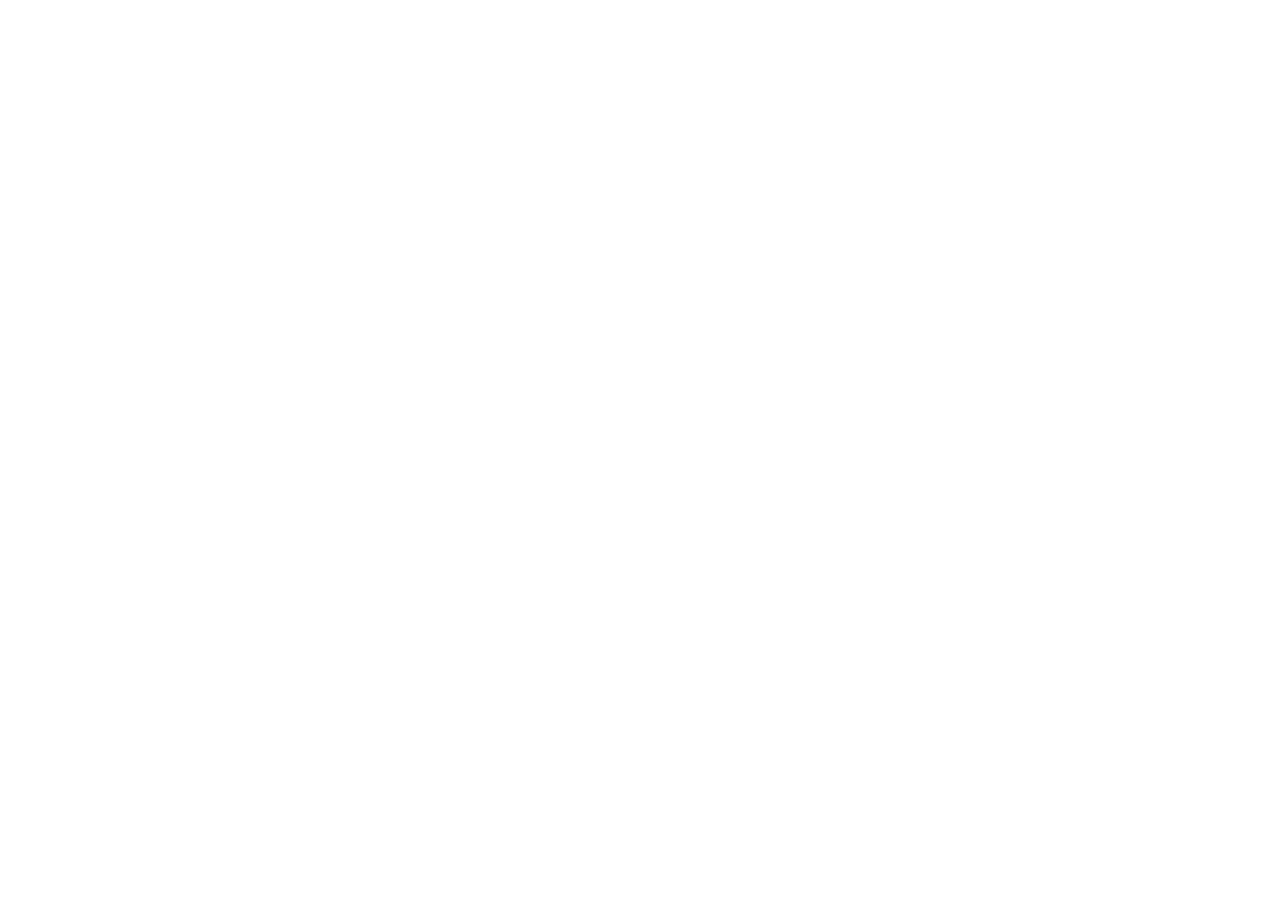
==== index.html @ acdc9d7d "init project" ====
<!DOCTYPE html>
<html lang="en" >
<head >
  <meta charset="UTF-8" >
  <meta name="viewport" content="width=device-width, initial-scale=1.0" >
  <meta http-equiv="X-UA-Compatible" content="ie=edge" >
  <title >Title</title >
</head >
<body >

</body >
</html >
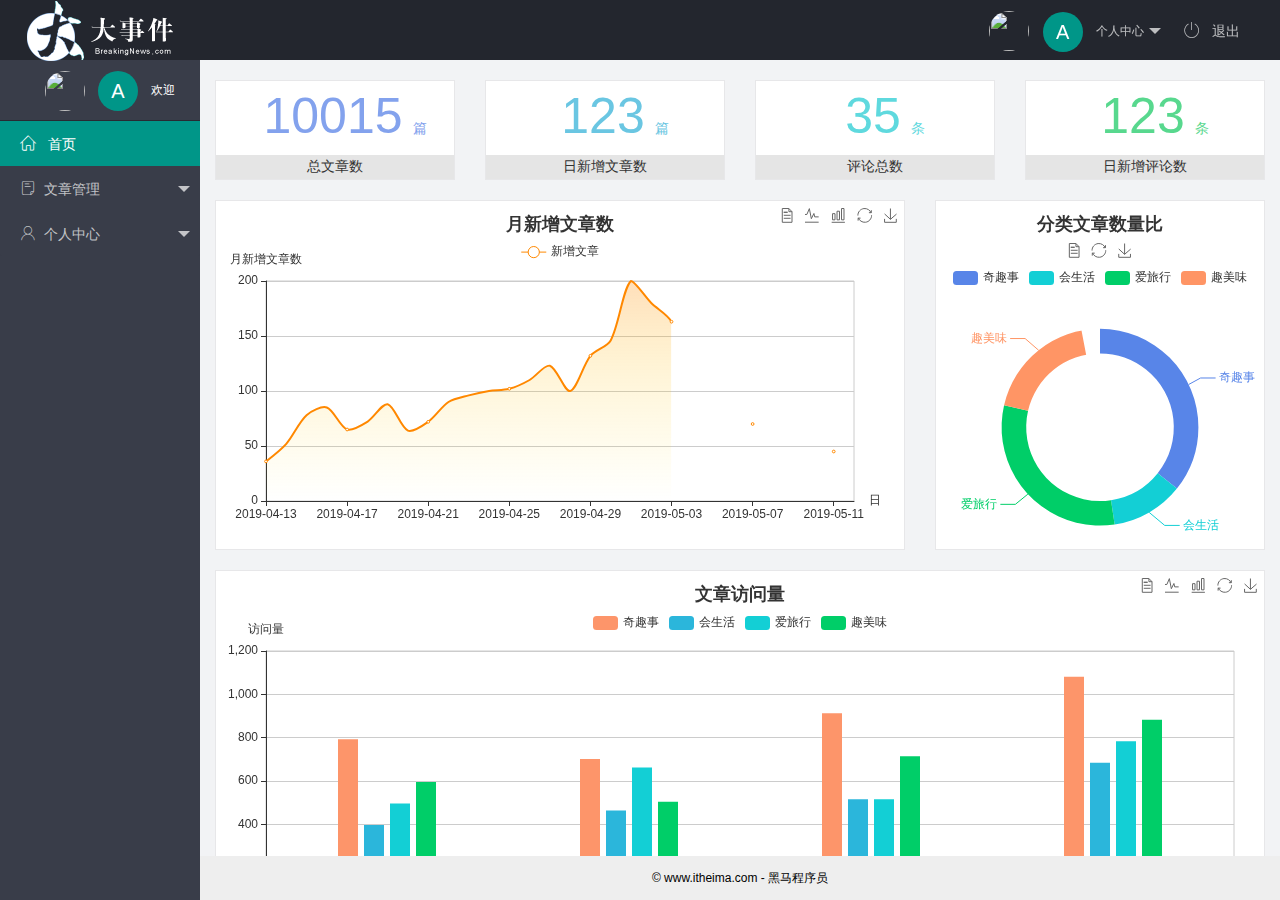
==== commit cef97bd1: "完成了主页的开发" ====
--- a/index.html
+++ b/index.html
@@ -4,9 +4,129 @@
   <meta charset="UTF-8" >
   <meta name="viewport" content="width=device-width, initial-scale=1.0" >
   <meta http-equiv="X-UA-Compatible" content="ie=edge" >
-  <title >Title</title >
+  <title >大事件-后台首页</title >
+  <!-- 导入 layui 的样式表 -->
+  <link rel="stylesheet" href="assets/lib/layui/css/layui.css" >
+  <!-- 导入 iconfont 第三方图标 -->
+  <link rel="stylesheet" href="assets/fonts/iconfont.css" >
+  <!-- 导入自己的样式表 -->
+  <link rel="stylesheet" href="assets/css/index.css" >
 </head >
-<body >
+<body class="layui-layout-body" >
+<div class="layui-layout layui-layout-admin" >
+  <div class="layui-header" >
+    <div class="layui-logo" >
+      <img src="assets/images/logo.png" alt="" >
+    </div >
+    <!-- 头部区域（可配合layui已有的水平导航） -->
+    <ul class="layui-nav layui-layout-right" >
+      <li class="layui-nav-item" >
+        <a href="javascript:;" class="userinfo" >
+          <img src="http://t.cn/RCzsdCq" class="layui-nav-img" >
+          <span class="text-avatar" >A</span >
+          个人中心
+        </a >
+        <dl class="layui-nav-child" >
+          <dd ><a href="" >基本资料</a ></dd >
+          <dd ><a href="" >更换头像</a ></dd >
+          <dd ><a href="" >重置密码</a ></dd >
+        </dl >
+      </li >
+      <li class="layui-nav-item" >
+        <a href="javascript:;" id="btnLogout" >
+          <span class="iconfont icon-tuichu" ></span >
+          退出
+        </a >
+      </li >
+    </ul >
+  </div >
 
+  <div class="layui-side layui-bg-black" >
+    <div class="layui-side-scroll" >
+      <div class="userinfo" >
+        <img src="http://t.cn/RCzsdCq" class="layui-nav-img" >
+        <span class="text-avatar" >A</span >
+        <span id="welcome" >欢迎</span >
+      </div >
+      <!-- 左侧导航区域（可配合layui已有的垂直导航） -->
+      <ul class="layui-nav layui-nav-tree" lay-shrink="all" >
+        <li class="layui-nav-item layui-this" >
+          <a href="home/dashboard.html" target="fm" >
+            <span class="iconfont icon-home" ></span >
+            首页
+          </a >
+        </li >
+        <li class="layui-nav-item" >
+          <a class="" href="javascript:;" >
+            <span class="iconfont icon-16" ></span >文章管理</a >
+          <dl class="layui-nav-child" >
+            <dd >
+              <a href="javascript:;" >
+                <i class="layui-icon layui-icon-app" ></i >
+                文章类别
+              </a >
+            </dd >
+            <dd >
+              <a href="javascript:;" >
+                <i class="layui-icon layui-icon-app" ></i >
+                文章列表
+              </a >
+            </dd >
+            <dd >
+              <a href="javascript:;" >
+                <i class="layui-icon layui-icon-app" ></i >
+                发表文章
+              </a >
+            </dd >
+          </dl >
+        </li >
+        <li class="layui-nav-item" >
+          <a href="javascript:;" >
+            <span class="iconfont icon-user" ></span >个人中心</a >
+          <dl class="layui-nav-child" >
+            <dd >
+              <a href="javascript:;" >
+                <i class="layui-icon layui-icon-app" ></i >
+                基本资料
+              </a >
+            </dd >
+            <dd >
+              <a href="javascript:;" >
+                <i class="layui-icon layui-icon-app" ></i >
+                更换头像
+              </a >
+            </dd >
+            <dd >
+              <a href="javascript:;" >
+                <i class="layui-icon layui-icon-app" ></i >
+                重置密码
+              </a >
+            </dd >
+          </dl >
+        </li >
+      </ul >
+    </div >
+  </div >
+
+  <div class="layui-body" >
+    <!-- 内容主体区域 -->
+    <iframe name="fm" src="home/dashboard.html" frameborder="0" ></iframe >
+  </div >
+
+  <div class="layui-footer" >
+    <!-- 底部固定区域 -->
+    © www.itheima.com - 黑马程序员
+  </div >
+</div >
+
+<!-- 导入 layui 的js文件 -->
+<script src="assets/lib/layui/layui.all.js" ></script >
+<!-- 导入 jQuery -->
+<script src="assets/lib/jquery.js" ></script >
+<!-- 导入自己封装的 baseAPI.js -->
+<script src="assets/js/baseAPI.js" ></script >
+<!-- 导入自己的 js文件-->
+<script src="assets/js/index.js" ></script >
 </body >
+
 </html >--- a/assets/lib/layui/css/layui.css
+++ b/assets/lib/layui/css/layui.css
@@ -0,0 +1,2 @@
+/** layui-v2.5.5 MIT License By https://www.layui.com */
+ .layui-inline,img{display:inline-block;vertical-align:middle}h1,h2,h3,h4,h5,h6{font-weight:400}.layui-edge,.layui-header,.layui-inline,.layui-main{position:relative}.layui-body,.layui-edge,.layui-elip{overflow:hidden}.layui-btn,.layui-edge,.layui-inline,img{vertical-align:middle}.layui-btn,.layui-disabled,.layui-icon,.layui-unselect{-moz-user-select:none;-webkit-user-select:none;-ms-user-select:none}.layui-elip,.layui-form-checkbox span,.layui-form-pane .layui-form-label{text-overflow:ellipsis;white-space:nowrap}.layui-breadcrumb,.layui-tree-btnGroup{visibility:hidden}blockquote,body,button,dd,div,dl,dt,form,h1,h2,h3,h4,h5,h6,input,li,ol,p,pre,td,textarea,th,ul{margin:0;padding:0;-webkit-tap-highlight-color:rgba(0,0,0,0)}a:active,a:hover{outline:0}img{border:none}li{list-style:none}table{border-collapse:collapse;border-spacing:0}h4,h5,h6{font-size:100%}button,input,optgroup,option,select,textarea{font-family:inherit;font-size:inherit;font-style:inherit;font-weight:inherit;outline:0}pre{white-space:pre-wrap;white-space:-moz-pre-wrap;white-space:-pre-wrap;white-space:-o-pre-wrap;word-wrap:break-word}body{line-height:24px;font:14px Helvetica Neue,Helvetica,PingFang SC,Tahoma,Arial,sans-serif}hr{height:1px;margin:10px 0;border:0;clear:both}a{color:#333;text-decoration:none}a:hover{color:#777}a cite{font-style:normal;*cursor:pointer}.layui-border-box,.layui-border-box *{box-sizing:border-box}.layui-box,.layui-box *{box-sizing:content-box}.layui-clear{clear:both;*zoom:1}.layui-clear:after{content:'\20';clear:both;*zoom:1;display:block;height:0}.layui-inline{*display:inline;*zoom:1}.layui-edge{display:inline-block;width:0;height:0;border-width:6px;border-style:dashed;border-color:transparent}.layui-edge-top{top:-4px;border-bottom-color:#999;border-bottom-style:solid}.layui-edge-right{border-left-color:#999;border-left-style:solid}.layui-edge-bottom{top:2px;border-top-color:#999;border-top-style:solid}.layui-edge-left{border-right-color:#999;border-right-style:solid}.layui-disabled,.layui-disabled:hover{color:#d2d2d2!important;cursor:not-allowed!important}.layui-circle{border-radius:100%}.layui-show{display:block!important}.layui-hide{display:none!important}@font-face{font-family:layui-icon;src:url(../font/iconfont.eot?v=250);src:url(../font/iconfont.eot?v=250#iefix) format('embedded-opentype'),url(../font/iconfont.woff2?v=250) format('woff2'),url(../font/iconfont.woff?v=250) format('woff'),url(../font/iconfont.ttf?v=250) format('truetype'),url(../font/iconfont.svg?v=250#layui-icon) format('svg')}.layui-icon{font-family:layui-icon!important;font-size:16px;font-style:normal;-webkit-font-smoothing:antialiased;-moz-osx-font-smoothing:grayscale}.layui-icon-reply-fill:before{content:"\e611"}.layui-icon-set-fill:before{content:"\e614"}.layui-icon-menu-fill:before{content:"\e60f"}.layui-icon-search:before{content:"\e615"}.layui-icon-share:before{content:"\e641"}.layui-icon-set-sm:before{content:"\e620"}.layui-icon-engine:before{content:"\e628"}.layui-icon-close:before{content:"\1006"}.layui-icon-close-fill:before{content:"\1007"}.layui-icon-chart-screen:before{content:"\e629"}.layui-icon-star:before{content:"\e600"}.layui-icon-circle-dot:before{content:"\e617"}.layui-icon-chat:before{content:"\e606"}.layui-icon-release:before{content:"\e609"}.layui-icon-list:before{content:"\e60a"}.layui-icon-chart:before{content:"\e62c"}.layui-icon-ok-circle:before{content:"\1005"}.layui-icon-layim-theme:before{content:"\e61b"}.layui-icon-table:before{content:"\e62d"}.layui-icon-right:before{content:"\e602"}.layui-icon-left:before{content:"\e603"}.layui-icon-cart-simple:before{content:"\e698"}.layui-icon-face-cry:before{content:"\e69c"}.layui-icon-face-smile:before{content:"\e6af"}.layui-icon-survey:before{content:"\e6b2"}.layui-icon-tree:before{content:"\e62e"}.layui-icon-upload-circle:before{content:"\e62f"}.layui-icon-add-circle:before{content:"\e61f"}.layui-icon-download-circle:before{content:"\e601"}.layui-icon-templeate-1:before{content:"\e630"}.layui-icon-util:before{content:"\e631"}.layui-icon-face-surprised:before{content:"\e664"}.layui-icon-edit:before{content:"\e642"}.layui-icon-speaker:before{content:"\e645"}.layui-icon-down:before{content:"\e61a"}.layui-icon-file:before{content:"\e621"}.layui-icon-layouts:before{content:"\e632"}.layui-icon-rate-half:before{content:"\e6c9"}.layui-icon-add-circle-fine:before{content:"\e608"}.layui-icon-prev-circle:before{content:"\e633"}.layui-icon-read:before{content:"\e705"}.layui-icon-404:before{content:"\e61c"}.layui-icon-carousel:before{content:"\e634"}.layui-icon-help:before{content:"\e607"}.layui-icon-code-circle:before{content:"\e635"}.layui-icon-water:before{content:"\e636"}.layui-icon-username:before{content:"\e66f"}.layui-icon-find-fill:before{content:"\e670"}.layui-icon-about:before{content:"\e60b"}.layui-icon-location:before{content:"\e715"}.layui-icon-up:before{content:"\e619"}.layui-icon-pause:before{content:"\e651"}.layui-icon-date:before{content:"\e637"}.layui-icon-layim-uploadfile:before{content:"\e61d"}.layui-icon-delete:before{content:"\e640"}.layui-icon-play:before{content:"\e652"}.layui-icon-top:before{content:"\e604"}.layui-icon-friends:before{content:"\e612"}.layui-icon-refresh-3:before{content:"\e9aa"}.layui-icon-ok:before{content:"\e605"}.layui-icon-layer:before{content:"\e638"}.layui-icon-face-smile-fine:before{content:"\e60c"}.layui-icon-dollar:before{content:"\e659"}.layui-icon-group:before{content:"\e613"}.layui-icon-layim-download:before{content:"\e61e"}.layui-icon-picture-fine:before{content:"\e60d"}.layui-icon-link:before{content:"\e64c"}.layui-icon-diamond:before{content:"\e735"}.layui-icon-log:before{content:"\e60e"}.layui-icon-rate-solid:before{content:"\e67a"}.layui-icon-fonts-del:before{content:"\e64f"}.layui-icon-unlink:before{content:"\e64d"}.layui-icon-fonts-clear:before{content:"\e639"}.layui-icon-triangle-r:before{content:"\e623"}.layui-icon-circle:before{content:"\e63f"}.layui-icon-radio:before{content:"\e643"}.layui-icon-align-center:before{content:"\e647"}.layui-icon-align-right:before{content:"\e648"}.layui-icon-align-left:before{content:"\e649"}.layui-icon-loading-1:before{content:"\e63e"}.layui-icon-return:before{content:"\e65c"}.layui-icon-fonts-strong:before{content:"\e62b"}.layui-icon-upload:before{content:"\e67c"}.layui-icon-dialogue:before{content:"\e63a"}.layui-icon-video:before{content:"\e6ed"}.layui-icon-headset:before{content:"\e6fc"}.layui-icon-cellphone-fine:before{content:"\e63b"}.layui-icon-add-1:before{content:"\e654"}.layui-icon-face-smile-b:before{content:"\e650"}.layui-icon-fonts-html:before{content:"\e64b"}.layui-icon-form:before{content:"\e63c"}.layui-icon-cart:before{content:"\e657"}.layui-icon-camera-fill:before{content:"\e65d"}.layui-icon-tabs:before{content:"\e62a"}.layui-icon-fonts-code:before{content:"\e64e"}.layui-icon-fire:before{content:"\e756"}.layui-icon-set:before{content:"\e716"}.layui-icon-fonts-u:before{content:"\e646"}.layui-icon-triangle-d:before{content:"\e625"}.layui-icon-tips:before{content:"\e702"}.layui-icon-picture:before{content:"\e64a"}.layui-icon-more-vertical:before{content:"\e671"}.layui-icon-flag:before{content:"\e66c"}.layui-icon-loading:before{content:"\e63d"}.layui-icon-fonts-i:before{content:"\e644"}.layui-icon-refresh-1:before{content:"\e666"}.layui-icon-rmb:before{content:"\e65e"}.layui-icon-home:before{content:"\e68e"}.layui-icon-user:before{content:"\e770"}.layui-icon-notice:before{content:"\e667"}.layui-icon-login-weibo:before{content:"\e675"}.layui-icon-voice:before{content:"\e688"}.layui-icon-upload-drag:before{content:"\e681"}.layui-icon-login-qq:before{content:"\e676"}.layui-icon-snowflake:before{content:"\e6b1"}.layui-icon-file-b:before{content:"\e655"}.layui-icon-template:before{content:"\e663"}.layui-icon-auz:before{content:"\e672"}.layui-icon-console:before{content:"\e665"}.layui-icon-app:before{content:"\e653"}.layui-icon-prev:before{content:"\e65a"}.layui-icon-website:before{content:"\e7ae"}.layui-icon-next:before{content:"\e65b"}.layui-icon-component:before{content:"\e857"}.layui-icon-more:before{content:"\e65f"}.layui-icon-login-wechat:before{content:"\e677"}.layui-icon-shrink-right:before{content:"\e668"}.layui-icon-spread-left:before{content:"\e66b"}.layui-icon-camera:before{content:"\e660"}.layui-icon-note:before{content:"\e66e"}.layui-icon-refresh:before{content:"\e669"}.layui-icon-female:before{content:"\e661"}.layui-icon-male:before{content:"\e662"}.layui-icon-password:before{content:"\e673"}.layui-icon-senior:before{content:"\e674"}.layui-icon-theme:before{content:"\e66a"}.layui-icon-tread:before{content:"\e6c5"}.layui-icon-praise:before{content:"\e6c6"}.layui-icon-star-fill:before{content:"\e658"}.layui-icon-rate:before{content:"\e67b"}.layui-icon-template-1:before{content:"\e656"}.layui-icon-vercode:before{content:"\e679"}.layui-icon-cellphone:before{content:"\e678"}.layui-icon-screen-full:before{content:"\e622"}.layui-icon-screen-restore:before{content:"\e758"}.layui-icon-cols:before{content:"\e610"}.layui-icon-export:before{content:"\e67d"}.layui-icon-print:before{content:"\e66d"}.layui-icon-slider:before{content:"\e714"}.layui-icon-addition:before{content:"\e624"}.layui-icon-subtraction:before{content:"\e67e"}.layui-icon-service:before{content:"\e626"}.layui-icon-transfer:before{content:"\e691"}.layui-main{width:1140px;margin:0 auto}.layui-header{z-index:1000;height:60px}.layui-header a:hover{transition:all .5s;-webkit-transition:all .5s}.layui-side{position:fixed;left:0;top:0;bottom:0;z-index:999;width:200px;overflow-x:hidden}.layui-side-scroll{position:relative;width:220px;height:100%;overflow-x:hidden}.layui-body{position:absolute;left:200px;right:0;top:0;bottom:0;z-index:998;width:auto;overflow-y:auto;box-sizing:border-box}.layui-layout-body{overflow:hidden}.layui-layout-admin .layui-header{background-color:#23262E}.layui-layout-admin .layui-side{top:60px;width:200px;overflow-x:hidden}.layui-layout-admin .layui-body{position:fixed;top:60px;bottom:44px}.layui-layout-admin .layui-main{width:auto;margin:0 15px}.layui-layout-admin .layui-footer{position:fixed;left:200px;right:0;bottom:0;height:44px;line-height:44px;padding:0 15px;background-color:#eee}.layui-layout-admin .layui-logo{position:absolute;left:0;top:0;width:200px;height:100%;line-height:60px;text-align:center;color:#009688;font-size:16px}.layui-layout-admin .layui-header .layui-nav{background:0 0}.layui-layout-left{position:absolute!important;left:200px;top:0}.layui-layout-right{position:absolute!important;right:0;top:0}.layui-container{position:relative;margin:0 auto;padding:0 15px;box-sizing:border-box}.layui-fluid{position:relative;margin:0 auto;padding:0 15px}.layui-row:after,.layui-row:before{content:'';display:block;clear:both}.layui-col-lg1,.layui-col-lg10,.layui-col-lg11,.layui-col-lg12,.layui-col-lg2,.layui-col-lg3,.layui-col-lg4,.layui-col-lg5,.layui-col-lg6,.layui-col-lg7,.layui-col-lg8,.layui-col-lg9,.layui-col-md1,.layui-col-md10,.layui-col-md11,.layui-col-md12,.layui-col-md2,.layui-col-md3,.layui-col-md4,.layui-col-md5,.layui-col-md6,.layui-col-md7,.layui-col-md8,.layui-col-md9,.layui-col-sm1,.layui-col-sm10,.layui-col-sm11,.layui-col-sm12,.layui-col-sm2,.layui-col-sm3,.layui-col-sm4,.layui-col-sm5,.layui-col-sm6,.layui-col-sm7,.layui-col-sm8,.layui-col-sm9,.layui-col-xs1,.layui-col-xs10,.layui-col-xs11,.layui-col-xs12,.layui-col-xs2,.layui-col-xs3,.layui-col-xs4,.layui-col-xs5,.layui-col-xs6,.layui-col-xs7,.layui-col-xs8,.layui-col-xs9{position:relative;display:block;box-sizing:border-box}.layui-col-xs1,.layui-col-xs10,.layui-col-xs11,.layui-col-xs12,.layui-col-xs2,.layui-col-xs3,.layui-col-xs4,.layui-col-xs5,.layui-col-xs6,.layui-col-xs7,.layui-col-xs8,.layui-col-xs9{float:left}.layui-col-xs1{width:8.33333333%}.layui-col-xs2{width:16.66666667%}.layui-col-xs3{width:25%}.layui-col-xs4{width:33.33333333%}.layui-col-xs5{width:41.66666667%}.layui-col-xs6{width:50%}.layui-col-xs7{width:58.33333333%}.layui-col-xs8{width:66.66666667%}.layui-col-xs9{width:75%}.layui-col-xs10{width:83.33333333%}.layui-col-xs11{width:91.66666667%}.layui-col-xs12{width:100%}.layui-col-xs-offset1{margin-left:8.33333333%}.layui-col-xs-offset2{margin-left:16.66666667%}.layui-col-xs-offset3{margin-left:25%}.layui-col-xs-offset4{margin-left:33.33333333%}.layui-col-xs-offset5{margin-left:41.66666667%}.layui-col-xs-offset6{margin-left:50%}.layui-col-xs-offset7{margin-left:58.33333333%}.layui-col-xs-offset8{margin-left:66.66666667%}.layui-col-xs-offset9{margin-left:75%}.layui-col-xs-offset10{margin-left:83.33333333%}.layui-col-xs-offset11{margin-left:91.66666667%}.layui-col-xs-offset12{margin-left:100%}@media screen and (max-width:768px){.layui-hide-xs{display:none!important}.layui-show-xs-block{display:block!important}.layui-show-xs-inline{display:inline!important}.layui-show-xs-inline-block{display:inline-block!important}}@media screen and (min-width:768px){.layui-container{width:750px}.layui-hide-sm{display:none!important}.layui-show-sm-block{display:block!important}.layui-show-sm-inline{display:inline!important}.layui-show-sm-inline-block{display:inline-block!important}.layui-col-sm1,.layui-col-sm10,.layui-col-sm11,.layui-col-sm12,.layui-col-sm2,.layui-col-sm3,.layui-col-sm4,.layui-col-sm5,.layui-col-sm6,.layui-col-sm7,.layui-col-sm8,.layui-col-sm9{float:left}.layui-col-sm1{width:8.33333333%}.layui-col-sm2{width:16.66666667%}.layui-col-sm3{width:25%}.layui-col-sm4{width:33.33333333%}.layui-col-sm5{width:41.66666667%}.layui-col-sm6{width:50%}.layui-col-sm7{width:58.33333333%}.layui-col-sm8{width:66.66666667%}.layui-col-sm9{width:75%}.layui-col-sm10{width:83.33333333%}.layui-col-sm11{width:91.66666667%}.layui-col-sm12{width:100%}.layui-col-sm-offset1{margin-left:8.33333333%}.layui-col-sm-offset2{margin-left:16.66666667%}.layui-col-sm-offset3{margin-left:25%}.layui-col-sm-offset4{margin-left:33.33333333%}.layui-col-sm-offset5{margin-left:41.66666667%}.layui-col-sm-offset6{margin-left:50%}.layui-col-sm-offset7{margin-left:58.33333333%}.layui-col-sm-offset8{margin-left:66.66666667%}.layui-col-sm-offset9{margin-left:75%}.layui-col-sm-offset10{margin-left:83.33333333%}.layui-col-sm-offset11{margin-left:91.66666667%}.layui-col-sm-offset12{margin-left:100%}}@media screen and (min-width:992px){.layui-container{width:970px}.layui-hide-md{display:none!important}.layui-show-md-block{display:block!important}.layui-show-md-inline{display:inline!important}.layui-show-md-inline-block{display:inline-block!important}.layui-col-md1,.layui-col-md10,.layui-col-md11,.layui-col-md12,.layui-col-md2,.layui-col-md3,.layui-col-md4,.layui-col-md5,.layui-col-md6,.layui-col-md7,.layui-col-md8,.layui-col-md9{float:left}.layui-col-md1{width:8.33333333%}.layui-col-md2{width:16.66666667%}.layui-col-md3{width:25%}.layui-col-md4{width:33.33333333%}.layui-col-md5{width:41.66666667%}.layui-col-md6{width:50%}.layui-col-md7{width:58.33333333%}.layui-col-md8{width:66.66666667%}.layui-col-md9{width:75%}.layui-col-md10{width:83.33333333%}.layui-col-md11{width:91.66666667%}.layui-col-md12{width:100%}.layui-col-md-offset1{margin-left:8.33333333%}.layui-col-md-offset2{margin-left:16.66666667%}.layui-col-md-offset3{margin-left:25%}.layui-col-md-offset4{margin-left:33.33333333%}.layui-col-md-offset5{margin-left:41.66666667%}.layui-col-md-offset6{margin-left:50%}.layui-col-md-offset7{margin-left:58.33333333%}.layui-col-md-offset8{margin-left:66.66666667%}.layui-col-md-offset9{margin-left:75%}.layui-col-md-offset10{margin-left:83.33333333%}.layui-col-md-offset11{margin-left:91.66666667%}.layui-col-md-offset12{margin-left:100%}}@media screen and (min-width:1200px){.layui-container{width:1170px}.layui-hide-lg{display:none!important}.layui-show-lg-block{display:block!important}.layui-show-lg-inline{display:inline!important}.layui-show-lg-inline-block{display:inline-block!important}.layui-col-lg1,.layui-col-lg10,.layui-col-lg11,.layui-col-lg12,.layui-col-lg2,.layui-col-lg3,.layui-col-lg4,.layui-col-lg5,.layui-col-lg6,.layui-col-lg7,.layui-col-lg8,.layui-col-lg9{float:left}.layui-col-lg1{width:8.33333333%}.layui-col-lg2{width:16.66666667%}.layui-col-lg3{width:25%}.layui-col-lg4{width:33.33333333%}.layui-col-lg5{width:41.66666667%}.layui-col-lg6{width:50%}.layui-col-lg7{width:58.33333333%}.layui-col-lg8{width:66.66666667%}.layui-col-lg9{width:75%}.layui-col-lg10{width:83.33333333%}.layui-col-lg11{width:91.66666667%}.layui-col-lg12{width:100%}.layui-col-lg-offset1{margin-left:8.33333333%}.layui-col-lg-offset2{margin-left:16.66666667%}.layui-col-lg-offset3{margin-left:25%}.layui-col-lg-offset4{margin-left:33.33333333%}.layui-col-lg-offset5{margin-left:41.66666667%}.layui-col-lg-offset6{margin-left:50%}.layui-col-lg-offset7{margin-left:58.33333333%}.layui-col-lg-offset8{margin-left:66.66666667%}.layui-col-lg-offset9{margin-left:75%}.layui-col-lg-offset10{margin-left:83.33333333%}.layui-col-lg-offset11{margin-left:91.66666667%}.layui-col-lg-offset12{margin-left:100%}}.layui-col-space1{margin:-.5px}.layui-col-space1>*{padding:.5px}.layui-col-space3{margin:-1.5px}.layui-col-space3>*{padding:1.5px}.layui-col-space5{margin:-2.5px}.layui-col-space5>*{padding:2.5px}.layui-col-space8{margin:-3.5px}.layui-col-space8>*{padding:3.5px}.layui-col-space10{margin:-5px}.layui-col-space10>*{padding:5px}.layui-col-space12{margin:-6px}.layui-col-space12>*{padding:6px}.layui-col-space15{margin:-7.5px}.layui-col-space15>*{padding:7.5px}.layui-col-space18{margin:-9px}.layui-col-space18>*{padding:9px}.layui-col-space20{margin:-10px}.layui-col-space20>*{padding:10px}.layui-col-space22{margin:-11px}.layui-col-space22>*{padding:11px}.layui-col-space25{margin:-12.5px}.layui-col-space25>*{padding:12.5px}.layui-col-space30{margin:-15px}.layui-col-space30>*{padding:15px}.layui-btn,.layui-input,.layui-select,.layui-textarea,.layui-upload-button{outline:0;-webkit-appearance:none;transition:all .3s;-webkit-transition:all .3s;box-sizing:border-box}.layui-elem-quote{margin-bottom:10px;padding:15px;line-height:22px;border-left:5px solid #009688;border-radius:0 2px 2px 0;background-color:#f2f2f2}.layui-quote-nm{border-style:solid;border-width:1px 1px 1px 5px;background:0 0}.layui-elem-field{margin-bottom:10px;padding:0;border-width:1px;border-style:solid}.layui-elem-field legend{margin-left:20px;padding:0 10px;font-size:20px;font-weight:300}.layui-field-title{margin:10px 0 20px;border-width:1px 0 0}.layui-field-box{padding:10px 15px}.layui-field-title .layui-field-box{padding:10px 0}.layui-progress{position:relative;height:6px;border-radius:20px;background-color:#e2e2e2}.layui-progress-bar{position:absolute;left:0;top:0;width:0;max-width:100%;height:6px;border-radius:20px;text-align:right;background-color:#5FB878;transition:all .3s;-webkit-transition:all .3s}.layui-progress-big,.layui-progress-big .layui-progress-bar{height:18px;line-height:18px}.layui-progress-text{position:relative;top:-20px;line-height:18px;font-size:12px;color:#666}.layui-progress-big .layui-progress-text{position:static;padding:0 10px;color:#fff}.layui-collapse{border-width:1px;border-style:solid;border-radius:2px}.layui-colla-content,.layui-colla-item{border-top-width:1px;border-top-style:solid}.layui-colla-item:first-child{border-top:none}.layui-colla-title{position:relative;height:42px;line-height:42px;padding:0 15px 0 35px;color:#333;background-color:#f2f2f2;cursor:pointer;font-size:14px;overflow:hidden}.layui-colla-content{display:none;padding:10px 15px;line-height:22px;color:#666}.layui-colla-icon{position:absolute;left:15px;top:0;font-size:14px}.layui-card{margin-bottom:15px;border-radius:2px;background-color:#fff;box-shadow:0 1px 2px 0 rgba(0,0,0,.05)}.layui-card:last-child{margin-bottom:0}.layui-card-header{position:relative;height:42px;line-height:42px;padding:0 15px;border-bottom:1px solid #f6f6f6;color:#333;border-radius:2px 2px 0 0;font-size:14px}.layui-bg-black,.layui-bg-blue,.layui-bg-cyan,.layui-bg-green,.layui-bg-orange,.layui-bg-red{color:#fff!important}.layui-card-body{position:relative;padding:10px 15px;line-height:24px}.layui-card-body[pad15]{padding:15px}.layui-card-body[pad20]{padding:20px}.layui-card-body .layui-table{margin:5px 0}.layui-card .layui-tab{margin:0}.layui-panel-window{position:relative;padding:15px;border-radius:0;border-top:5px solid #E6E6E6;background-color:#fff}.layui-auxiliar-moving{position:fixed;left:0;right:0;top:0;bottom:0;width:100%;height:100%;background:0 0;z-index:9999999999}.layui-form-label,.layui-form-mid,.layui-form-select,.layui-input-block,.layui-input-inline,.layui-textarea{position:relative}.layui-bg-red{background-color:#FF5722!important}.layui-bg-orange{background-color:#FFB800!important}.layui-bg-green{background-color:#009688!important}.layui-bg-cyan{background-color:#2F4056!important}.layui-bg-blue{background-color:#1E9FFF!important}.layui-bg-black{background-color:#393D49!important}.layui-bg-gray{background-color:#eee!important;color:#666!important}.layui-badge-rim,.layui-colla-content,.layui-colla-item,.layui-collapse,.layui-elem-field,.layui-form-pane .layui-form-item[pane],.layui-form-pane .layui-form-label,.layui-input,.layui-layedit,.layui-layedit-tool,.layui-quote-nm,.layui-select,.layui-tab-bar,.layui-tab-card,.layui-tab-title,.layui-tab-title .layui-this:after,.layui-textarea{border-color:#e6e6e6}.layui-timeline-item:before,hr{background-color:#e6e6e6}.layui-text{line-height:22px;font-size:14px;color:#666}.layui-text h1,.layui-text h2,.layui-text h3{font-weight:500;color:#333}.layui-text h1{font-size:30px}.layui-text h2{font-size:24px}.layui-text h3{font-size:18px}.layui-text a:not(.layui-btn){color:#01AAED}.layui-text a:not(.layui-btn):hover{text-decoration:underline}.layui-text ul{padding:5px 0 5px 15px}.layui-text ul li{margin-top:5px;list-style-type:disc}.layui-text em,.layui-word-aux{color:#999!important;padding:0 5px!important}.layui-btn{display:inline-block;height:38px;line-height:38px;padding:0 18px;background-color:#009688;color:#fff;white-space:nowrap;text-align:center;font-size:14px;border:none;border-radius:2px;cursor:pointer}.layui-btn:hover{opacity:.8;filter:alpha(opacity=80);color:#fff}.layui-btn:active{opacity:1;filter:alpha(opacity=100)}.layui-btn+.layui-btn{margin-left:10px}.layui-btn-container{font-size:0}.layui-btn-container .layui-btn{margin-right:10px;margin-bottom:10px}.layui-btn-container .layui-btn+.layui-btn{margin-left:0}.layui-table .layui-btn-container .layui-btn{margin-bottom:9px}.layui-btn-radius{border-radius:100px}.layui-btn .layui-icon{margin-right:3px;font-size:18px;vertical-align:bottom;vertical-align:middle\9}.layui-btn-primary{border:1px solid #C9C9C9;background-color:#fff;color:#555}.layui-btn-primary:hover{border-color:#009688;color:#333}.layui-btn-normal{background-color:#1E9FFF}.layui-btn-warm{background-color:#FFB800}.layui-btn-danger{background-color:#FF5722}.layui-btn-checked{background-color:#5FB878}.layui-btn-disabled,.layui-btn-disabled:active,.layui-btn-disabled:hover{border:1px solid #e6e6e6;background-color:#FBFBFB;color:#C9C9C9;cursor:not-allowed;opacity:1}.layui-btn-lg{height:44px;line-height:44px;padding:0 25px;font-size:16px}.layui-btn-sm{height:30px;line-height:30px;padding:0 10px;font-size:12px}.layui-btn-sm i{font-size:16px!important}.layui-btn-xs{height:22px;line-height:22px;padding:0 5px;font-size:12px}.layui-btn-xs i{font-size:14px!important}.layui-btn-group{display:inline-block;vertical-align:middle;font-size:0}.layui-btn-group .layui-btn{margin-left:0!important;margin-right:0!important;border-left:1px solid rgba(255,255,255,.5);border-radius:0}.layui-btn-group .layui-btn-primary{border-left:none}.layui-btn-group .layui-btn-primary:hover{border-color:#C9C9C9;color:#009688}.layui-btn-group .layui-btn:first-child{border-left:none;border-radius:2px 0 0 2px}.layui-btn-group .layui-btn-primary:first-child{border-left:1px solid #c9c9c9}.layui-btn-group .layui-btn:last-child{border-radius:0 2px 2px 0}.layui-btn-group .layui-btn+.layui-btn{margin-left:0}.layui-btn-group+.layui-btn-group{margin-left:10px}.layui-btn-fluid{width:100%}.layui-input,.layui-select,.layui-textarea{height:38px;line-height:1.3;line-height:38px\9;border-width:1px;border-style:solid;background-color:#fff;border-radius:2px}.layui-input::-webkit-input-placeholder,.layui-select::-webkit-input-placeholder,.layui-textarea::-webkit-input-placeholder{line-height:1.3}.layui-input,.layui-textarea{display:block;width:100%;padding-left:10px}.layui-input:hover,.layui-textarea:hover{border-color:#D2D2D2!important}.layui-input:focus,.layui-textarea:focus{border-color:#C9C9C9!important}.layui-textarea{min-height:100px;height:auto;line-height:20px;padding:6px 10px;resize:vertical}.layui-select{padding:0 10px}.layui-form input[type=checkbox],.layui-form input[type=radio],.layui-form select{display:none}.layui-form [lay-ignore]{display:initial}.layui-form-item{margin-bottom:15px;clear:both;*zoom:1}.layui-form-item:after{content:'\20';clear:both;*zoom:1;display:block;height:0}.layui-form-label{float:left;display:block;padding:9px 15px;width:80px;font-weight:400;line-height:20px;text-align:right}.layui-form-label-col{display:block;float:none;padding:9px 0;line-height:20px;text-align:left}.layui-form-item .layui-inline{margin-bottom:5px;margin-right:10px}.layui-input-block{margin-left:110px;min-height:36px}.layui-input-inline{display:inline-block;vertical-align:middle}.layui-form-item .layui-input-inline{float:left;width:190px;margin-right:10px}.layui-form-text .layui-input-inline{width:auto}.layui-form-mid{float:left;display:block;padding:9px 0!important;line-height:20px;margin-right:10px}.layui-form-danger+.layui-form-select .layui-input,.layui-form-danger:focus{border-color:#FF5722!important}.layui-form-select .layui-input{padding-right:30px;cursor:pointer}.layui-form-select .layui-edge{position:absolute;right:10px;top:50%;margin-top:-3px;cursor:pointer;border-width:6px;border-top-color:#c2c2c2;border-top-style:solid;transition:all .3s;-webkit-transition:all .3s}.layui-form-select dl{display:none;position:absolute;left:0;top:42px;padding:5px 0;z-index:899;min-width:100%;border:1px solid #d2d2d2;max-height:300px;overflow-y:auto;background-color:#fff;border-radius:2px;box-shadow:0 2px 4px rgba(0,0,0,.12);box-sizing:border-box}.layui-form-select dl dd,.layui-form-select dl dt{padding:0 10px;line-height:36px;white-space:nowrap;overflow:hidden;text-overflow:ellipsis}.layui-form-select dl dt{font-size:12px;color:#999}.layui-form-select dl dd{cursor:pointer}.layui-form-select dl dd:hover{background-color:#f2f2f2;-webkit-transition:.5s all;transition:.5s all}.layui-form-select .layui-select-group dd{padding-left:20px}.layui-form-select dl dd.layui-select-tips{padding-left:10px!important;color:#999}.layui-form-select dl dd.layui-this{background-color:#5FB878;color:#fff}.layui-form-checkbox,.layui-form-select dl dd.layui-disabled{background-color:#fff}.layui-form-selected dl{display:block}.layui-form-checkbox,.layui-form-checkbox *,.layui-form-switch{display:inline-block;vertical-align:middle}.layui-form-selected .layui-edge{margin-top:-9px;-webkit-transform:rotate(180deg);transform:rotate(180deg);margin-top:-3px\9}:root .layui-form-selected .layui-edge{margin-top:-9px\0/IE9}.layui-form-selectup dl{top:auto;bottom:42px}.layui-select-none{margin:5px 0;text-align:center;color:#999}.layui-select-disabled .layui-disabled{border-color:#eee!important}.layui-select-disabled .layui-edge{border-top-color:#d2d2d2}.layui-form-checkbox{position:relative;height:30px;line-height:30px;margin-right:10px;padding-right:30px;cursor:pointer;font-size:0;-webkit-transition:.1s linear;transition:.1s linear;box-sizing:border-box}.layui-form-checkbox span{padding:0 10px;height:100%;font-size:14px;border-radius:2px 0 0 2px;background-color:#d2d2d2;color:#fff;overflow:hidden}.layui-form-checkbox:hover span{background-color:#c2c2c2}.layui-form-checkbox i{position:absolute;right:0;top:0;width:30px;height:28px;border:1px solid #d2d2d2;border-left:none;border-radius:0 2px 2px 0;color:#fff;font-size:20px;text-align:center}.layui-form-checkbox:hover i{border-color:#c2c2c2;color:#c2c2c2}.layui-form-checked,.layui-form-checked:hover{border-color:#5FB878}.layui-form-checked span,.layui-form-checked:hover span{background-color:#5FB878}.layui-form-checked i,.layui-form-checked:hover i{color:#5FB878}.layui-form-item .layui-form-checkbox{margin-top:4px}.layui-form-checkbox[lay-skin=primary]{height:auto!important;line-height:normal!important;min-width:18px;min-height:18px;border:none!important;margin-right:0;padding-left:28px;padding-right:0;background:0 0}.layui-form-checkbox[lay-skin=primary] span{padding-left:0;padding-right:15px;line-height:18px;background:0 0;color:#666}.layui-form-checkbox[lay-skin=primary] i{right:auto;left:0;width:16px;height:16px;line-height:16px;border:1px solid #d2d2d2;font-size:12px;border-radius:2px;background-color:#fff;-webkit-transition:.1s linear;transition:.1s linear}.layui-form-checkbox[lay-skin=primary]:hover i{border-color:#5FB878;color:#fff}.layui-form-checked[lay-skin=primary] i{border-color:#5FB878!important;background-color:#5FB878;color:#fff}.layui-checkbox-disbaled[lay-skin=primary] span{background:0 0!important;color:#c2c2c2}.layui-checkbox-disbaled[lay-skin=primary]:hover i{border-color:#d2d2d2}.layui-form-item .layui-form-checkbox[lay-skin=primary]{margin-top:10px}.layui-form-switch{position:relative;height:22px;line-height:22px;min-width:35px;padding:0 5px;margin-top:8px;border:1px solid #d2d2d2;border-radius:20px;cursor:pointer;background-color:#fff;-webkit-transition:.1s linear;transition:.1s linear}.layui-form-switch i{position:absolute;left:5px;top:3px;width:16px;height:16px;border-radius:20px;background-color:#d2d2d2;-webkit-transition:.1s linear;transition:.1s linear}.layui-form-switch em{position:relative;top:0;width:25px;margin-left:21px;padding:0!important;text-align:center!important;color:#999!important;font-style:normal!important;font-size:12px}.layui-form-onswitch{border-color:#5FB878;background-color:#5FB878}.layui-checkbox-disbaled,.layui-checkbox-disbaled i{border-color:#e2e2e2!important}.layui-form-onswitch i{left:100%;margin-left:-21px;background-color:#fff}.layui-form-onswitch em{margin-left:5px;margin-right:21px;color:#fff!important}.layui-checkbox-disbaled span{background-color:#e2e2e2!important}.layui-checkbox-disbaled:hover i{color:#fff!important}[lay-radio]{display:none}.layui-form-radio,.layui-form-radio *{display:inline-block;vertical-align:middle}.layui-form-radio{line-height:28px;margin:6px 10px 0 0;padding-right:10px;cursor:pointer;font-size:0}.layui-form-radio *{font-size:14px}.layui-form-radio>i{margin-right:8px;font-size:22px;color:#c2c2c2}.layui-form-radio>i:hover,.layui-form-radioed>i{color:#5FB878}.layui-radio-disbaled>i{color:#e2e2e2!important}.layui-form-pane .layui-form-label{width:110px;padding:8px 15px;height:38px;line-height:20px;border-width:1px;border-style:solid;border-radius:2px 0 0 2px;text-align:center;background-color:#FBFBFB;overflow:hidden;box-sizing:border-box}.layui-form-pane .layui-input-inline{margin-left:-1px}.layui-form-pane .layui-input-block{margin-left:110px;left:-1px}.layui-form-pane .layui-input{border-radius:0 2px 2px 0}.layui-form-pane .layui-form-text .layui-form-label{float:none;width:100%;border-radius:2px;box-sizing:border-box;text-align:left}.layui-form-pane .layui-form-text .layui-input-inline{display:block;margin:0;top:-1px;clear:both}.layui-form-pane .layui-form-text .layui-input-block{margin:0;left:0;top:-1px}.layui-form-pane .layui-form-text .layui-textarea{min-height:100px;border-radius:0 0 2px 2px}.layui-form-pane .layui-form-checkbox{margin:4px 0 4px 10px}.layui-form-pane .layui-form-radio,.layui-form-pane .layui-form-switch{margin-top:6px;margin-left:10px}.layui-form-pane .layui-form-item[pane]{position:relative;border-width:1px;border-style:solid}.layui-form-pane .layui-form-item[pane] .layui-form-label{position:absolute;left:0;top:0;height:100%;border-width:0 1px 0 0}.layui-form-pane .layui-form-item[pane] .layui-input-inline{margin-left:110px}@media screen and (max-width:450px){.layui-form-item .layui-form-label{text-overflow:ellipsis;overflow:hidden;white-space:nowrap}.layui-form-item .layui-inline{display:block;margin-right:0;margin-bottom:20px;clear:both}.layui-form-item .layui-inline:after{content:'\20';clear:both;display:block;height:0}.layui-form-item .layui-input-inline{display:block;float:none;left:-3px;width:auto;margin:0 0 10px 112px}.layui-form-item .layui-input-inline+.layui-form-mid{margin-left:110px;top:-5px;padding:0}.layui-form-item .layui-form-checkbox{margin-right:5px;margin-bottom:5px}}.layui-layedit{border-width:1px;border-style:solid;border-radius:2px}.layui-layedit-tool{padding:3px 5px;border-bottom-width:1px;border-bottom-style:solid;font-size:0}.layedit-tool-fixed{position:fixed;top:0;border-top:1px solid #e2e2e2}.layui-layedit-tool .layedit-tool-mid,.layui-layedit-tool .layui-icon{display:inline-block;vertical-align:middle;text-align:center;font-size:14px}.layui-layedit-tool .layui-icon{position:relative;width:32px;height:30px;line-height:30px;margin:3px 5px;color:#777;cursor:pointer;border-radius:2px}.layui-layedit-tool .layui-icon:hover{color:#393D49}.layui-layedit-tool .layui-icon:active{color:#000}.layui-layedit-tool .layedit-tool-active{background-color:#e2e2e2;color:#000}.layui-layedit-tool .layui-disabled,.layui-layedit-tool .layui-disabled:hover{color:#d2d2d2;cursor:not-allowed}.layui-layedit-tool .layedit-tool-mid{width:1px;height:18px;margin:0 10px;background-color:#d2d2d2}.layedit-tool-html{width:50px!important;font-size:30px!important}.layedit-tool-b,.layedit-tool-code,.layedit-tool-help{font-size:16px!important}.layedit-tool-d,.layedit-tool-face,.layedit-tool-image,.layedit-tool-unlink{font-size:18px!important}.layedit-tool-image input{position:absolute;font-size:0;left:0;top:0;width:100%;height:100%;opacity:.01;filter:Alpha(opacity=1);cursor:pointer}.layui-layedit-iframe iframe{display:block;width:100%}#LAY_layedit_code{overflow:hidden}.layui-laypage{display:inline-block;*display:inline;*zoom:1;vertical-align:middle;margin:10px 0;font-size:0}.layui-laypage>a:first-child,.layui-laypage>a:first-child em{border-radius:2px 0 0 2px}.layui-laypage>a:last-child,.layui-laypage>a:last-child em{border-radius:0 2px 2px 0}.layui-laypage>:first-child{margin-left:0!important}.layui-laypage>:last-child{margin-right:0!important}.layui-laypage a,.layui-laypage button,.layui-laypage input,.layui-laypage select,.layui-laypage span{border:1px solid #e2e2e2}.layui-laypage a,.layui-laypage span{display:inline-block;*display:inline;*zoom:1;vertical-align:middle;padding:0 15px;height:28px;line-height:28px;margin:0 -1px 5px 0;background-color:#fff;color:#333;font-size:12px}.layui-flow-more a *,.layui-laypage input,.layui-table-view select[lay-ignore]{display:inline-block}.layui-laypage a:hover{color:#009688}.layui-laypage em{font-style:normal}.layui-laypage .layui-laypage-spr{color:#999;font-weight:700}.layui-laypage a{text-decoration:none}.layui-laypage .layui-laypage-curr{position:relative}.layui-laypage .layui-laypage-curr em{position:relative;color:#fff}.layui-laypage .layui-laypage-curr .layui-laypage-em{position:absolute;left:-1px;top:-1px;padding:1px;width:100%;height:100%;background-color:#009688}.layui-laypage-em{border-radius:2px}.layui-laypage-next em,.layui-laypage-prev em{font-family:Sim sun;font-size:16px}.layui-laypage .layui-laypage-count,.layui-laypage .layui-laypage-limits,.layui-laypage .layui-laypage-refresh,.layui-laypage .layui-laypage-skip{margin-left:10px;margin-right:10px;padding:0;border:none}.layui-laypage .layui-laypage-limits,.layui-laypage .layui-laypage-refresh{vertical-align:top}.layui-laypage .layui-laypage-refresh i{font-size:18px;cursor:pointer}.layui-laypage select{height:22px;padding:3px;border-radius:2px;cursor:pointer}.layui-laypage .layui-laypage-skip{height:30px;line-height:30px;color:#999}.layui-laypage button,.layui-laypage input{height:30px;line-height:30px;border-radius:2px;vertical-align:top;background-color:#fff;box-sizing:border-box}.layui-laypage input{width:40px;margin:0 10px;padding:0 3px;text-align:center}.layui-laypage input:focus,.layui-laypage select:focus{border-color:#009688!important}.layui-laypage button{margin-left:10px;padding:0 10px;cursor:pointer}.layui-table,.layui-table-view{margin:10px 0}.layui-flow-more{margin:10px 0;text-align:center;color:#999;font-size:14px}.layui-flow-more a{height:32px;line-height:32px}.layui-flow-more a *{vertical-align:top}.layui-flow-more a cite{padding:0 20px;border-radius:3px;background-color:#eee;color:#333;font-style:normal}.layui-flow-more a cite:hover{opacity:.8}.layui-flow-more a i{font-size:30px;color:#737383}.layui-table{width:100%;background-color:#fff;color:#666}.layui-table tr{transition:all .3s;-webkit-transition:all .3s}.layui-table th{text-align:left;font-weight:400}.layui-table tbody tr:hover,.layui-table thead tr,.layui-table-click,.layui-table-header,.layui-table-hover,.layui-table-mend,.layui-table-patch,.layui-table-tool,.layui-table-total,.layui-table-total tr,.layui-table[lay-even] tr:nth-child(even){background-color:#f2f2f2}.layui-table td,.layui-table th,.layui-table-col-set,.layui-table-fixed-r,.layui-table-grid-down,.layui-table-header,.layui-table-page,.layui-table-tips-main,.layui-table-tool,.layui-table-total,.layui-table-view,.layui-table[lay-skin=line],.layui-table[lay-skin=row]{border-width:1px;border-style:solid;border-color:#e6e6e6}.layui-table td,.layui-table th{position:relative;padding:9px 15px;min-height:20px;line-height:20px;font-size:14px}.layui-table[lay-skin=line] td,.layui-table[lay-skin=line] th{border-width:0 0 1px}.layui-table[lay-skin=row] td,.layui-table[lay-skin=row] th{border-width:0 1px 0 0}.layui-table[lay-skin=nob] td,.layui-table[lay-skin=nob] th{border:none}.layui-table img{max-width:100px}.layui-table[lay-size=lg] td,.layui-table[lay-size=lg] th{padding:15px 30px}.layui-table-view .layui-table[lay-size=lg] .layui-table-cell{height:40px;line-height:40px}.layui-table[lay-size=sm] td,.layui-table[lay-size=sm] th{font-size:12px;padding:5px 10px}.layui-table-view .layui-table[lay-size=sm] .layui-table-cell{height:20px;line-height:20px}.layui-table[lay-data]{display:none}.layui-table-box{position:relative;overflow:hidden}.layui-table-view .layui-table{position:relative;width:auto;margin:0}.layui-table-view .layui-table[lay-skin=line]{border-width:0 1px 0 0}.layui-table-view .layui-table[lay-skin=row]{border-width:0 0 1px}.layui-table-view .layui-table td,.layui-table-view .layui-table th{padding:5px 0;border-top:none;border-left:none}.layui-table-view .layui-table th.layui-unselect .layui-table-cell span{cursor:pointer}.layui-table-view .layui-table td{cursor:default}.layui-table-view .layui-table td[data-edit=text]{cursor:text}.layui-table-view .layui-form-checkbox[lay-skin=primary] i{width:18px;height:18px}.layui-table-view .layui-form-radio{line-height:0;padding:0}.layui-table-view .layui-form-radio>i{margin:0;font-size:20px}.layui-table-init{position:absolute;left:0;top:0;width:100%;height:100%;text-align:center;z-index:110}.layui-table-init .layui-icon{position:absolute;left:50%;top:50%;margin:-15px 0 0 -15px;font-size:30px;color:#c2c2c2}.layui-table-header{border-width:0 0 1px;overflow:hidden}.layui-table-header .layui-table{margin-bottom:-1px}.layui-table-tool .layui-inline[lay-event]{position:relative;width:26px;height:26px;padding:5px;line-height:16px;margin-right:10px;text-align:center;color:#333;border:1px solid #ccc;cursor:pointer;-webkit-transition:.5s all;transition:.5s all}.layui-table-tool .layui-inline[lay-event]:hover{border:1px solid #999}.layui-table-tool-temp{padding-right:120px}.layui-table-tool-self{position:absolute;right:17px;top:10px}.layui-table-tool .layui-table-tool-self .layui-inline[lay-event]{margin:0 0 0 10px}.layui-table-tool-panel{position:absolute;top:29px;left:-1px;padding:5px 0;min-width:150px;min-height:40px;border:1px solid #d2d2d2;text-align:left;overflow-y:auto;background-color:#fff;box-shadow:0 2px 4px rgba(0,0,0,.12)}.layui-table-cell,.layui-table-tool-panel li{overflow:hidden;text-overflow:ellipsis;white-space:nowrap}.layui-table-tool-panel li{padding:0 10px;line-height:30px;-webkit-transition:.5s all;transition:.5s all}.layui-table-tool-panel li .layui-form-checkbox[lay-skin=primary]{width:100%;padding-left:28px}.layui-table-tool-panel li:hover{background-color:#f2f2f2}.layui-table-tool-panel li .layui-form-checkbox[lay-skin=primary] i{position:absolute;left:0;top:0}.layui-table-tool-panel li .layui-form-checkbox[lay-skin=primary] span{padding:0}.layui-table-tool .layui-table-tool-self .layui-table-tool-panel{left:auto;right:-1px}.layui-table-col-set{position:absolute;right:0;top:0;width:20px;height:100%;border-width:0 0 0 1px;background-color:#fff}.layui-table-sort{width:10px;height:20px;margin-left:5px;cursor:pointer!important}.layui-table-sort .layui-edge{position:absolute;left:5px;border-width:5px}.layui-table-sort .layui-table-sort-asc{top:3px;border-top:none;border-bottom-style:solid;border-bottom-color:#b2b2b2}.layui-table-sort .layui-table-sort-asc:hover{border-bottom-color:#666}.layui-table-sort .layui-table-sort-desc{bottom:5px;border-bottom:none;border-top-style:solid;border-top-color:#b2b2b2}.layui-table-sort .layui-table-sort-desc:hover{border-top-color:#666}.layui-table-sort[lay-sort=asc] .layui-table-sort-asc{border-bottom-color:#000}.layui-table-sort[lay-sort=desc] .layui-table-sort-desc{border-top-color:#000}.layui-table-cell{height:28px;line-height:28px;padding:0 15px;position:relative;box-sizing:border-box}.layui-table-cell .layui-form-checkbox[lay-skin=primary]{top:-1px;padding:0}.layui-table-cell .layui-table-link{color:#01AAED}.laytable-cell-checkbox,.laytable-cell-numbers,.laytable-cell-radio,.laytable-cell-space{padding:0;text-align:center}.layui-table-body{position:relative;overflow:auto;margin-right:-1px;margin-bottom:-1px}.layui-table-body .layui-none{line-height:26px;padding:15px;text-align:center;color:#999}.layui-table-fixed{position:absolute;left:0;top:0;z-index:101}.layui-table-fixed .layui-table-body{overflow:hidden}.layui-table-fixed-l{box-shadow:0 -1px 8px rgba(0,0,0,.08)}.layui-table-fixed-r{left:auto;right:-1px;border-width:0 0 0 1px;box-shadow:-1px 0 8px rgba(0,0,0,.08)}.layui-table-fixed-r .layui-table-header{position:relative;overflow:visible}.layui-table-mend{position:absolute;right:-49px;top:0;height:100%;width:50px}.layui-table-tool{position:relative;z-index:890;width:100%;min-height:50px;line-height:30px;padding:10px 15px;border-width:0 0 1px}.layui-table-tool .layui-btn-container{margin-bottom:-10px}.layui-table-page,.layui-table-total{border-width:1px 0 0;margin-bottom:-1px;overflow:hidden}.layui-table-page{position:relative;width:100%;padding:7px 7px 0;height:41px;font-size:12px;white-space:nowrap}.layui-table-page>div{height:26px}.layui-table-page .layui-laypage{margin:0}.layui-table-page .layui-laypage a,.layui-table-page .layui-laypage span{height:26px;line-height:26px;margin-bottom:10px;border:none;background:0 0}.layui-table-page .layui-laypage a,.layui-table-page .layui-laypage span.layui-laypage-curr{padding:0 12px}.layui-table-page .layui-laypage span{margin-left:0;padding:0}.layui-table-page .layui-laypage .layui-laypage-prev{margin-left:-7px!important}.layui-table-page .layui-laypage .layui-laypage-curr .layui-laypage-em{left:0;top:0;padding:0}.layui-table-page .layui-laypage button,.layui-table-page .layui-laypage input{height:26px;line-height:26px}.layui-table-page .layui-laypage input{width:40px}.layui-table-page .layui-laypage button{padding:0 10px}.layui-table-page select{height:18px}.layui-table-patch .layui-table-cell{padding:0;width:30px}.layui-table-edit{position:absolute;left:0;top:0;width:100%;height:100%;padding:0 14px 1px;border-radius:0;box-shadow:1px 1px 20px rgba(0,0,0,.15)}.layui-table-edit:focus{border-color:#5FB878!important}select.layui-table-edit{padding:0 0 0 10px;border-color:#C9C9C9}.layui-table-view .layui-form-checkbox,.layui-table-view .layui-form-radio,.layui-table-view .layui-form-switch{top:0;margin:0;box-sizing:content-box}.layui-table-view .layui-form-checkbox{top:-1px;height:26px;line-height:26px}.layui-table-view .layui-form-checkbox i{height:26px}.layui-table-grid .layui-table-cell{overflow:visible}.layui-table-grid-down{position:absolute;top:0;right:0;width:26px;height:100%;padding:5px 0;border-width:0 0 0 1px;text-align:center;background-color:#fff;color:#999;cursor:pointer}.layui-table-grid-down .layui-icon{position:absolute;top:50%;left:50%;margin:-8px 0 0 -8px}.layui-table-grid-down:hover{background-color:#fbfbfb}body .layui-table-tips .layui-layer-content{background:0 0;padding:0;box-shadow:0 1px 6px rgba(0,0,0,.12)}.layui-table-tips-main{margin:-44px 0 0 -1px;max-height:150px;padding:8px 15px;font-size:14px;overflow-y:scroll;background-color:#fff;color:#666}.layui-table-tips-c{position:absolute;right:-3px;top:-13px;width:20px;height:20px;padding:3px;cursor:pointer;background-color:#666;border-radius:50%;color:#fff}.layui-table-tips-c:hover{background-color:#777}.layui-table-tips-c:before{position:relative;right:-2px}.layui-upload-file{display:none!important;opacity:.01;filter:Alpha(opacity=1)}.layui-upload-drag,.layui-upload-form,.layui-upload-wrap{display:inline-block}.layui-upload-list{margin:10px 0}.layui-upload-choose{padding:0 10px;color:#999}.layui-upload-drag{position:relative;padding:30px;border:1px dashed #e2e2e2;background-color:#fff;text-align:center;cursor:pointer;color:#999}.layui-upload-drag .layui-icon{font-size:50px;color:#009688}.layui-upload-drag[lay-over]{border-color:#009688}.layui-upload-iframe{position:absolute;width:0;height:0;border:0;visibility:hidden}.layui-upload-wrap{position:relative;vertical-align:middle}.layui-upload-wrap .layui-upload-file{display:block!important;position:absolute;left:0;top:0;z-index:10;font-size:100px;width:100%;height:100%;opacity:.01;filter:Alpha(opacity=1);cursor:pointer}.layui-transfer-active,.layui-transfer-box{display:inline-block;vertical-align:middle}.layui-transfer-box,.layui-transfer-header,.layui-transfer-search{border-width:0;border-style:solid;border-color:#e6e6e6}.layui-transfer-box{position:relative;border-width:1px;width:200px;height:360px;border-radius:2px;background-color:#fff}.layui-transfer-box .layui-form-checkbox{width:100%;margin:0!important}.layui-transfer-header{height:38px;line-height:38px;padding:0 10px;border-bottom-width:1px}.layui-transfer-search{position:relative;padding:10px;border-bottom-width:1px}.layui-transfer-search .layui-input{height:32px;padding-left:30px;font-size:12px}.layui-transfer-search .layui-icon-search{position:absolute;left:20px;top:50%;margin-top:-8px;color:#666}.layui-transfer-active{margin:0 15px}.layui-transfer-active .layui-btn{display:block;margin:0;padding:0 15px;background-color:#5FB878;border-color:#5FB878;color:#fff}.layui-transfer-active .layui-btn-disabled{background-color:#FBFBFB;border-color:#e6e6e6;color:#C9C9C9}.layui-transfer-active .layui-btn:first-child{margin-bottom:15px}.layui-transfer-active .layui-btn .layui-icon{margin:0;font-size:14px!important}.layui-transfer-data{padding:5px 0;overflow:auto}.layui-transfer-data li{height:32px;line-height:32px;padding:0 10px}.layui-transfer-data li:hover{background-color:#f2f2f2;transition:.5s all}.layui-transfer-data .layui-none{padding:15px 10px;text-align:center;color:#999}.layui-nav{position:relative;padding:0 20px;background-color:#393D49;color:#fff;border-radius:2px;font-size:0;box-sizing:border-box}.layui-nav *{font-size:14px}.layui-nav .layui-nav-item{position:relative;display:inline-block;*display:inline;*zoom:1;vertical-align:middle;line-height:60px}.layui-nav .layui-nav-item a{display:block;padding:0 20px;color:#fff;color:rgba(255,255,255,.7);transition:all .3s;-webkit-transition:all .3s}.layui-nav .layui-this:after,.layui-nav-bar,.layui-nav-tree .layui-nav-itemed:after{position:absolute;left:0;top:0;width:0;height:5px;background-color:#5FB878;transition:all .2s;-webkit-transition:all .2s}.layui-nav-bar{z-index:1000}.layui-nav .layui-nav-item a:hover,.layui-nav .layui-this a{color:#fff}.layui-nav .layui-this:after{content:'';top:auto;bottom:0;width:100%}.layui-nav-img{width:30px;height:30px;margin-right:10px;border-radius:50%}.layui-nav .layui-nav-more{content:'';width:0;height:0;border-style:solid dashed dashed;border-color:#fff transparent transparent;overflow:hidden;cursor:pointer;transition:all .2s;-webkit-transition:all .2s;position:absolute;top:50%;right:3px;margin-top:-3px;border-width:6px;border-top-color:rgba(255,255,255,.7)}.layui-nav .layui-nav-mored,.layui-nav-itemed>a .layui-nav-more{margin-top:-9px;border-style:dashed dashed solid;border-color:transparent transparent #fff}.layui-nav-child{display:none;position:absolute;left:0;top:65px;min-width:100%;line-height:36px;padding:5px 0;box-shadow:0 2px 4px rgba(0,0,0,.12);border:1px solid #d2d2d2;background-color:#fff;z-index:100;border-radius:2px;white-space:nowrap}.layui-nav .layui-nav-child a{color:#333}.layui-nav .layui-nav-child a:hover{background-color:#f2f2f2;color:#000}.layui-nav-child dd{position:relative}.layui-nav .layui-nav-child dd.layui-this a,.layui-nav-child dd.layui-this{background-color:#5FB878;color:#fff}.layui-nav-child dd.layui-this:after{display:none}.layui-nav-tree{width:200px;padding:0}.layui-nav-tree .layui-nav-item{display:block;width:100%;line-height:45px}.layui-nav-tree .layui-nav-item a{position:relative;height:45px;line-height:45px;text-overflow:ellipsis;overflow:hidden;white-space:nowrap}.layui-nav-tree .layui-nav-item a:hover{background-color:#4E5465}.layui-nav-tree .layui-nav-bar{width:5px;height:0;background-color:#009688}.layui-nav-tree .layui-nav-child dd.layui-this,.layui-nav-tree .layui-nav-child dd.layui-this a,.layui-nav-tree .layui-this,.layui-nav-tree .layui-this>a,.layui-nav-tree .layui-this>a:hover{background-color:#009688;color:#fff}.layui-nav-tree .layui-this:after{display:none}.layui-nav-itemed>a,.layui-nav-tree .layui-nav-title a,.layui-nav-tree .layui-nav-title a:hover{color:#fff!important}.layui-nav-tree .layui-nav-child{position:relative;z-index:0;top:0;border:none;box-shadow:none}.layui-nav-tree .layui-nav-child a{height:40px;line-height:40px;color:#fff;color:rgba(255,255,255,.7)}.layui-nav-tree .layui-nav-child,.layui-nav-tree .layui-nav-child a:hover{background:0 0;color:#fff}.layui-nav-tree .layui-nav-more{right:10px}.layui-nav-itemed>.layui-nav-child{display:block;padding:0;background-color:rgba(0,0,0,.3)!important}.layui-nav-itemed>.layui-nav-child>.layui-this>.layui-nav-child{display:block}.layui-nav-side{position:fixed;top:0;bottom:0;left:0;overflow-x:hidden;z-index:999}.layui-bg-blue .layui-nav-bar,.layui-bg-blue .layui-nav-itemed:after,.layui-bg-blue .layui-this:after{background-color:#93D1FF}.layui-bg-blue .layui-nav-child dd.layui-this{background-color:#1E9FFF}.layui-bg-blue .layui-nav-itemed>a,.layui-nav-tree.layui-bg-blue .layui-nav-title a,.layui-nav-tree.layui-bg-blue .layui-nav-title a:hover{background-color:#007DDB!important}.layui-breadcrumb{font-size:0}.layui-breadcrumb>*{font-size:14px}.layui-breadcrumb a{color:#999!important}.layui-breadcrumb a:hover{color:#5FB878!important}.layui-breadcrumb a cite{color:#666;font-style:normal}.layui-breadcrumb span[lay-separator]{margin:0 10px;color:#999}.layui-tab{margin:10px 0;text-align:left!important}.layui-tab[overflow]>.layui-tab-title{overflow:hidden}.layui-tab-title{position:relative;left:0;height:40px;white-space:nowrap;font-size:0;border-bottom-width:1px;border-bottom-style:solid;transition:all .2s;-webkit-transition:all .2s}.layui-tab-title li{display:inline-block;*display:inline;*zoom:1;vertical-align:middle;font-size:14px;transition:all .2s;-webkit-transition:all .2s;position:relative;line-height:40px;min-width:65px;padding:0 15px;text-align:center;cursor:pointer}.layui-tab-title li a{display:block}.layui-tab-title .layui-this{color:#000}.layui-tab-title .layui-this:after{position:absolute;left:0;top:0;content:'';width:100%;height:41px;border-width:1px;border-style:solid;border-bottom-color:#fff;border-radius:2px 2px 0 0;box-sizing:border-box;pointer-events:none}.layui-tab-bar{position:absolute;right:0;top:0;z-index:10;width:30px;height:39px;line-height:39px;border-width:1px;border-style:solid;border-radius:2px;text-align:center;background-color:#fff;cursor:pointer}.layui-tab-bar .layui-icon{position:relative;display:inline-block;top:3px;transition:all .3s;-webkit-transition:all .3s}.layui-tab-item{display:none}.layui-tab-more{padding-right:30px;height:auto!important;white-space:normal!important}.layui-tab-more li.layui-this:after{border-bottom-color:#e2e2e2;border-radius:2px}.layui-tab-more .layui-tab-bar .layui-icon{top:-2px;top:3px\9;-webkit-transform:rotate(180deg);transform:rotate(180deg)}:root .layui-tab-more .layui-tab-bar .layui-icon{top:-2px\0/IE9}.layui-tab-content{padding:10px}.layui-tab-title li .layui-tab-close{position:relative;display:inline-block;width:18px;height:18px;line-height:20px;margin-left:8px;top:1px;text-align:center;font-size:14px;color:#c2c2c2;transition:all .2s;-webkit-transition:all .2s}.layui-tab-title li .layui-tab-close:hover{border-radius:2px;background-color:#FF5722;color:#fff}.layui-tab-brief>.layui-tab-title .layui-this{color:#009688}.layui-tab-brief>.layui-tab-more li.layui-this:after,.layui-tab-brief>.layui-tab-title .layui-this:after{border:none;border-radius:0;border-bottom:2px solid #5FB878}.layui-tab-brief[overflow]>.layui-tab-title .layui-this:after{top:-1px}.layui-tab-card{border-width:1px;border-style:solid;border-radius:2px;box-shadow:0 2px 5px 0 rgba(0,0,0,.1)}.layui-tab-card>.layui-tab-title{background-color:#f2f2f2}.layui-tab-card>.layui-tab-title li{margin-right:-1px;margin-left:-1px}.layui-tab-card>.layui-tab-title .layui-this{background-color:#fff}.layui-tab-card>.layui-tab-title .layui-this:after{border-top:none;border-width:1px;border-bottom-color:#fff}.layui-tab-card>.layui-tab-title .layui-tab-bar{height:40px;line-height:40px;border-radius:0;border-top:none;border-right:none}.layui-tab-card>.layui-tab-more .layui-this{background:0 0;color:#5FB878}.layui-tab-card>.layui-tab-more .layui-this:after{border:none}.layui-timeline{padding-left:5px}.layui-timeline-item{position:relative;padding-bottom:20px}.layui-timeline-axis{position:absolute;left:-5px;top:0;z-index:10;width:20px;height:20px;line-height:20px;background-color:#fff;color:#5FB878;border-radius:50%;text-align:center;cursor:pointer}.layui-timeline-axis:hover{color:#FF5722}.layui-timeline-item:before{content:'';position:absolute;left:5px;top:0;z-index:0;width:1px;height:100%}.layui-timeline-item:last-child:before{display:none}.layui-timeline-item:first-child:before{display:block}.layui-timeline-content{padding-left:25px}.layui-timeline-title{position:relative;margin-bottom:10px}.layui-badge,.layui-badge-dot,.layui-badge-rim{position:relative;display:inline-block;padding:0 6px;font-size:12px;text-align:center;background-color:#FF5722;color:#fff;border-radius:2px}.layui-badge{height:18px;line-height:18px}.layui-badge-dot{width:8px;height:8px;padding:0;border-radius:50%}.layui-badge-rim{height:18px;line-height:18px;border-width:1px;border-style:solid;background-color:#fff;color:#666}.layui-btn .layui-badge,.layui-btn .layui-badge-dot{margin-left:5px}.layui-nav .layui-badge,.layui-nav .layui-badge-dot{position:absolute;top:50%;margin:-8px 6px 0}.layui-tab-title .layui-badge,.layui-tab-title .layui-badge-dot{left:5px;top:-2px}.layui-carousel{position:relative;left:0;top:0;background-color:#f8f8f8}.layui-carousel>[carousel-item]{position:relative;width:100%;height:100%;overflow:hidden}.layui-carousel>[carousel-item]:before{position:absolute;content:'\e63d';left:50%;top:50%;width:100px;line-height:20px;margin:-10px 0 0 -50px;text-align:center;color:#c2c2c2;font-family:layui-icon!important;font-size:30px;font-style:normal;-webkit-font-smoothing:antialiased;-moz-osx-font-smoothing:grayscale}.layui-carousel>[carousel-item]>*{display:none;position:absolute;left:0;top:0;width:100%;height:100%;background-color:#f8f8f8;transition-duration:.3s;-webkit-transition-duration:.3s}.layui-carousel-updown>*{-webkit-transition:.3s ease-in-out up;transition:.3s ease-in-out up}.layui-carousel-arrow{display:none\9;opacity:0;position:absolute;left:10px;top:50%;margin-top:-18px;width:36px;height:36px;line-height:36px;text-align:center;font-size:20px;border:0;border-radius:50%;background-color:rgba(0,0,0,.2);color:#fff;-webkit-transition-duration:.3s;transition-duration:.3s;cursor:pointer}.layui-carousel-arrow[lay-type=add]{left:auto!important;right:10px}.layui-carousel:hover .layui-carousel-arrow[lay-type=add],.layui-carousel[lay-arrow=always] .layui-carousel-arrow[lay-type=add]{right:20px}.layui-carousel[lay-arrow=always] .layui-carousel-arrow{opacity:1;left:20px}.layui-carousel[lay-arrow=none] .layui-carousel-arrow{display:none}.layui-carousel-arrow:hover,.layui-carousel-ind ul:hover{background-color:rgba(0,0,0,.35)}.layui-carousel:hover .layui-carousel-arrow{display:block\9;opacity:1;left:20px}.layui-carousel-ind{position:relative;top:-35px;width:100%;line-height:0!important;text-align:center;font-size:0}.layui-carousel[lay-indicator=outside]{margin-bottom:30px}.layui-carousel[lay-indicator=outside] .layui-carousel-ind{top:10px}.layui-carousel[lay-indicator=outside] .layui-carousel-ind ul{background-color:rgba(0,0,0,.5)}.layui-carousel[lay-indicator=none] .layui-carousel-ind{display:none}.layui-carousel-ind ul{display:inline-block;padding:5px;background-color:rgba(0,0,0,.2);border-radius:10px;-webkit-transition-duration:.3s;transition-duration:.3s}.layui-carousel-ind li{display:inline-block;width:10px;height:10px;margin:0 3px;font-size:14px;background-color:#e2e2e2;background-color:rgba(255,255,255,.5);border-radius:50%;cursor:pointer;-webkit-transition-duration:.3s;transition-duration:.3s}.layui-carousel-ind li:hover{background-color:rgba(255,255,255,.7)}.layui-carousel-ind li.layui-this{background-color:#fff}.layui-carousel>[carousel-item]>.layui-carousel-next,.layui-carousel>[carousel-item]>.layui-carousel-prev,.layui-carousel>[carousel-item]>.layui-this{display:block}.layui-carousel>[carousel-item]>.layui-this{left:0}.layui-carousel>[carousel-item]>.layui-carousel-prev{left:-100%}.layui-carousel>[carousel-item]>.layui-carousel-next{left:100%}.layui-carousel>[carousel-item]>.layui-carousel-next.layui-carousel-left,.layui-carousel>[carousel-item]>.layui-carousel-prev.layui-carousel-right{left:0}.layui-carousel>[carousel-item]>.layui-this.layui-carousel-left{left:-100%}.layui-carousel>[carousel-item]>.layui-this.layui-carousel-right{left:100%}.layui-carousel[lay-anim=updown] .layui-carousel-arrow{left:50%!important;top:20px;margin:0 0 0 -18px}.layui-carousel[lay-anim=updown]>[carousel-item]>*,.layui-carousel[lay-anim=fade]>[carousel-item]>*{left:0!important}.layui-carousel[lay-anim=updown] .layui-carousel-arrow[lay-type=add]{top:auto!important;bottom:20px}.layui-carousel[lay-anim=updown] .layui-carousel-ind{position:absolute;top:50%;right:20px;width:auto;height:auto}.layui-carousel[lay-anim=updown] .layui-carousel-ind ul{padding:3px 5px}.layui-carousel[lay-anim=updown] .layui-carousel-ind li{display:block;margin:6px 0}.layui-carousel[lay-anim=updown]>[carousel-item]>.layui-this{top:0}.layui-carousel[lay-anim=updown]>[carousel-item]>.layui-carousel-prev{top:-100%}.layui-carousel[lay-anim=updown]>[carousel-item]>.layui-carousel-next{top:100%}.layui-carousel[lay-anim=updown]>[carousel-item]>.layui-carousel-next.layui-carousel-left,.layui-carousel[lay-anim=updown]>[carousel-item]>.layui-carousel-prev.layui-carousel-right{top:0}.layui-carousel[lay-anim=updown]>[carousel-item]>.layui-this.layui-carousel-left{top:-100%}.layui-carousel[lay-anim=updown]>[carousel-item]>.layui-this.layui-carousel-right{top:100%}.layui-carousel[lay-anim=fade]>[carousel-item]>.layui-carousel-next,.layui-carousel[lay-anim=fade]>[carousel-item]>.layui-carousel-prev{opacity:0}.layui-carousel[lay-anim=fade]>[carousel-item]>.layui-carousel-next.layui-carousel-left,.layui-carousel[lay-anim=fade]>[carousel-item]>.layui-carousel-prev.layui-carousel-right{opacity:1}.layui-carousel[lay-anim=fade]>[carousel-item]>.layui-this.layui-carousel-left,.layui-carousel[lay-anim=fade]>[carousel-item]>.layui-this.layui-carousel-right{opacity:0}.layui-fixbar{position:fixed;right:15px;bottom:15px;z-index:999999}.layui-fixbar li{width:50px;height:50px;line-height:50px;margin-bottom:1px;text-align:center;cursor:pointer;font-size:30px;background-color:#9F9F9F;color:#fff;border-radius:2px;opacity:.95}.layui-fixbar li:hover{opacity:.85}.layui-fixbar li:active{opacity:1}.layui-fixbar .layui-fixbar-top{display:none;font-size:40px}body .layui-util-face{border:none;background:0 0}body .layui-util-face .layui-layer-content{padding:0;background-color:#fff;color:#666;box-shadow:none}.layui-util-face .layui-layer-TipsG{display:none}.layui-util-face ul{position:relative;width:372px;padding:10px;border:1px solid #D9D9D9;background-color:#fff;box-shadow:0 0 20px rgba(0,0,0,.2)}.layui-util-face ul li{cursor:pointer;float:left;border:1px solid #e8e8e8;height:22px;width:26px;overflow:hidden;margin:-1px 0 0 -1px;padding:4px 2px;text-align:center}.layui-util-face ul li:hover{position:relative;z-index:2;border:1px solid #eb7350;background:#fff9ec}.layui-code{position:relative;margin:10px 0;padding:15px;line-height:20px;border:1px solid #ddd;border-left-width:6px;background-color:#F2F2F2;color:#333;font-family:Courier New;font-size:12px}.layui-rate,.layui-rate *{display:inline-block;vertical-align:middle}.layui-rate{padding:10px 5px 10px 0;font-size:0}.layui-rate li i.layui-icon{font-size:20px;color:#FFB800;margin-right:5px;transition:all .3s;-webkit-transition:all .3s}.layui-rate li i:hover{cursor:pointer;transform:scale(1.12);-webkit-transform:scale(1.12)}.layui-rate[readonly] li i:hover{cursor:default;transform:scale(1)}.layui-colorpicker{width:26px;height:26px;border:1px solid #e6e6e6;padding:5px;border-radius:2px;line-height:24px;display:inline-block;cursor:pointer;transition:all .3s;-webkit-transition:all .3s}.layui-colorpicker:hover{border-color:#d2d2d2}.layui-colorpicker.layui-colorpicker-lg{width:34px;height:34px;line-height:32px}.layui-colorpicker.layui-colorpicker-sm{width:24px;height:24px;line-height:22px}.layui-colorpicker.layui-colorpicker-xs{width:22px;height:22px;line-height:20px}.layui-colorpicker-trigger-bgcolor{display:block;background:url([data-uri]);border-radius:2px}.layui-colorpicker-trigger-span{display:block;height:100%;box-sizing:border-box;border:1px solid rgba(0,0,0,.15);border-radius:2px;text-align:center}.layui-colorpicker-trigger-i{display:inline-block;color:#FFF;font-size:12px}.layui-colorpicker-trigger-i.layui-icon-close{color:#999}.layui-colorpicker-main{position:absolute;z-index:66666666;width:280px;padding:7px;background:#FFF;border:1px solid #d2d2d2;border-radius:2px;box-shadow:0 2px 4px rgba(0,0,0,.12)}.layui-colorpicker-main-wrapper{height:180px;position:relative}.layui-colorpicker-basis{width:260px;height:100%;position:relative}.layui-colorpicker-basis-white{width:100%;height:100%;position:absolute;top:0;left:0;background:linear-gradient(90deg,#FFF,hsla(0,0%,100%,0))}.layui-colorpicker-basis-black{width:100%;height:100%;position:absolute;top:0;left:0;background:linear-gradient(0deg,#000,transparent)}.layui-colorpicker-basis-cursor{width:10px;height:10px;border:1px solid #FFF;border-radius:50%;position:absolute;top:-3px;right:-3px;cursor:pointer}.layui-colorpicker-side{position:absolute;top:0;right:0;width:12px;height:100%;background:linear-gradient(red,#FF0,#0F0,#0FF,#00F,#F0F,red)}.layui-colorpicker-side-slider{width:100%;height:5px;box-shadow:0 0 1px #888;box-sizing:border-box;background:#FFF;border-radius:1px;border:1px solid #f0f0f0;cursor:pointer;position:absolute;left:0}.layui-colorpicker-main-alpha{display:none;height:12px;margin-top:7px;background:url([data-uri])}.layui-colorpicker-alpha-bgcolor{height:100%;position:relative}.layui-colorpicker-alpha-slider{width:5px;height:100%;box-shadow:0 0 1px #888;box-sizing:border-box;background:#FFF;border-radius:1px;border:1px solid #f0f0f0;cursor:pointer;position:absolute;top:0}.layui-colorpicker-main-pre{padding-top:7px;font-size:0}.layui-colorpicker-pre{width:20px;height:20px;border-radius:2px;display:inline-block;margin-left:6px;margin-bottom:7px;cursor:pointer}.layui-colorpicker-pre:nth-child(11n+1){margin-left:0}.layui-colorpicker-pre-isalpha{background:url([data-uri])}.layui-colorpicker-pre.layui-this{box-shadow:0 0 3px 2px rgba(0,0,0,.15)}.layui-colorpicker-pre>div{height:100%;border-radius:2px}.layui-colorpicker-main-input{text-align:right;padding-top:7px}.layui-colorpicker-main-input .layui-btn-container .layui-btn{margin:0 0 0 10px}.layui-colorpicker-main-input div.layui-inline{float:left;margin-right:10px;font-size:14px}.layui-colorpicker-main-input input.layui-input{width:150px;height:30px;color:#666}.layui-slider{height:4px;background:#e2e2e2;border-radius:3px;position:relative;cursor:pointer}.layui-slider-bar{border-radius:3px;position:absolute;height:100%}.layui-slider-step{position:absolute;top:0;width:4px;height:4px;border-radius:50%;background:#FFF;-webkit-transform:translateX(-50%);transform:translateX(-50%)}.layui-slider-wrap{width:36px;height:36px;position:absolute;top:-16px;-webkit-transform:translateX(-50%);transform:translateX(-50%);z-index:10;text-align:center}.layui-slider-wrap-btn{width:12px;height:12px;border-radius:50%;background:#FFF;display:inline-block;vertical-align:middle;cursor:pointer;transition:.3s}.layui-slider-wrap:after{content:"";height:100%;display:inline-block;vertical-align:middle}.layui-slider-wrap-btn.layui-slider-hover,.layui-slider-wrap-btn:hover{transform:scale(1.2)}.layui-slider-wrap-btn.layui-disabled:hover{transform:scale(1)!important}.layui-slider-tips{position:absolute;top:-42px;z-index:66666666;white-space:nowrap;display:none;-webkit-transform:translateX(-50%);transform:translateX(-50%);color:#FFF;background:#000;border-radius:3px;height:25px;line-height:25px;padding:0 10px}.layui-slider-tips:after{content:'';position:absolute;bottom:-12px;left:50%;margin-left:-6px;width:0;height:0;border-width:6px;border-style:solid;border-color:#000 transparent transparent}.layui-slider-input{width:70px;height:32px;border:1px solid #e6e6e6;border-radius:3px;font-size:16px;line-height:32px;position:absolute;right:0;top:-15px}.layui-slider-input-btn{display:none;position:absolute;top:0;right:0;width:20px;height:100%;border-left:1px solid #d2d2d2}.layui-slider-input-btn i{cursor:pointer;position:absolute;right:0;bottom:0;width:20px;height:50%;font-size:12px;line-height:16px;text-align:center;color:#999}.layui-slider-input-btn i:first-child{top:0;border-bottom:1px solid #d2d2d2}.layui-slider-input-txt{height:100%;font-size:14px}.layui-slider-input-txt input{height:100%;border:none}.layui-slider-input-btn i:hover{color:#009688}.layui-slider-vertical{width:4px;margin-left:34px}.layui-slider-vertical .layui-slider-bar{width:4px}.layui-slider-vertical .layui-slider-step{top:auto;left:0;-webkit-transform:translateY(50%);transform:translateY(50%)}.layui-slider-vertical .layui-slider-wrap{top:auto;left:-16px;-webkit-transform:translateY(50%);transform:translateY(50%)}.layui-slider-vertical .layui-slider-tips{top:auto;left:2px}@media \0screen{.layui-slider-wrap-btn{margin-left:-20px}.layui-slider-vertical .layui-slider-wrap-btn{margin-left:0;margin-bottom:-20px}.layui-slider-vertical .layui-slider-tips{margin-left:-8px}.layui-slider>span{margin-left:8px}}.layui-tree{line-height:22px}.layui-tree .layui-form-checkbox{margin:0!important}.layui-tree-set{width:100%;position:relative}.layui-tree-pack{display:none;padding-left:20px;position:relative}.layui-tree-iconClick,.layui-tree-main{display:inline-block;vertical-align:middle}.layui-tree-line .layui-tree-pack{padding-left:27px}.layui-tree-line .layui-tree-set .layui-tree-set:after{content:'';position:absolute;top:14px;left:-9px;width:17px;height:0;border-top:1px dotted #c0c4cc}.layui-tree-entry{position:relative;padding:3px 0;height:20px;white-space:nowrap}.layui-tree-entry:hover{background-color:#eee}.layui-tree-line .layui-tree-entry:hover{background-color:rgba(0,0,0,0)}.layui-tree-line .layui-tree-entry:hover .layui-tree-txt{color:#999;text-decoration:underline;transition:.3s}.layui-tree-main{cursor:pointer;padding-right:10px}.layui-tree-line .layui-tree-set:before{content:'';position:absolute;top:0;left:-9px;width:0;height:100%;border-left:1px dotted #c0c4cc}.layui-tree-line .layui-tree-set.layui-tree-setLineShort:before{height:13px}.layui-tree-line .layui-tree-set.layui-tree-setHide:before{height:0}.layui-tree-iconClick{position:relative;height:20px;line-height:20px;margin:0 10px;color:#c0c4cc}.layui-tree-icon{height:12px;line-height:12px;width:12px;text-align:center;border:1px solid #c0c4cc}.layui-tree-iconClick .layui-icon{font-size:18px}.layui-tree-icon .layui-icon{font-size:12px;color:#666}.layui-tree-iconArrow{padding:0 5px}.layui-tree-iconArrow:after{content:'';position:absolute;left:4px;top:3px;z-index:100;width:0;height:0;border-width:5px;border-style:solid;border-color:transparent transparent transparent #c0c4cc;transition:.5s}.layui-tree-btnGroup,.layui-tree-editInput{position:relative;vertical-align:middle;display:inline-block}.layui-tree-spread>.layui-tree-entry>.layui-tree-iconClick>.layui-tree-iconArrow:after{transform:rotate(90deg) translate(3px,4px)}.layui-tree-txt{display:inline-block;vertical-align:middle;color:#555}.layui-tree-search{margin-bottom:15px;color:#666}.layui-tree-btnGroup .layui-icon{display:inline-block;vertical-align:middle;padding:0 2px;cursor:pointer}.layui-tree-btnGroup .layui-icon:hover{color:#999;transition:.3s}.layui-tree-entry:hover .layui-tree-btnGroup{visibility:visible}.layui-tree-editInput{height:20px;line-height:20px;padding:0 3px;border:none;background-color:rgba(0,0,0,.05)}.layui-tree-emptyText{text-align:center;color:#999}.layui-anim{-webkit-animation-duration:.3s;animation-duration:.3s;-webkit-animation-fill-mode:both;animation-fill-mode:both}.layui-anim.layui-icon{display:inline-block}.layui-anim-loop{-webkit-animation-iteration-count:infinite;animation-iteration-count:infinite}.layui-trans,.layui-trans a{transition:all .3s;-webkit-transition:all .3s}@-webkit-keyframes layui-rotate{from{-webkit-transform:rotate(0)}to{-webkit-transform:rotate(360deg)}}@keyframes layui-rotate{from{transform:rotate(0)}to{transform:rotate(360deg)}}.layui-anim-rotate{-webkit-animation-name:layui-rotate;animation-name:layui-rotate;-webkit-animation-duration:1s;animation-duration:1s;-webkit-animation-timing-function:linear;animation-timing-function:linear}@-webkit-keyframes layui-up{from{-webkit-transform:translate3d(0,100%,0);opacity:.3}to{-webkit-transform:translate3d(0,0,0);opacity:1}}@keyframes layui-up{from{transform:translate3d(0,100%,0);opacity:.3}to{transform:translate3d(0,0,0);opacity:1}}.layui-anim-up{-webkit-animation-name:layui-up;animation-name:layui-up}@-webkit-keyframes layui-upbit{from{-webkit-transform:translate3d(0,30px,0);opacity:.3}to{-webkit-transform:translate3d(0,0,0);opacity:1}}@keyframes layui-upbit{from{transform:translate3d(0,30px,0);opacity:.3}to{transform:translate3d(0,0,0);opacity:1}}.layui-anim-upbit{-webkit-animation-name:layui-upbit;animation-name:layui-upbit}@-webkit-keyframes layui-scale{0%{opacity:.3;-webkit-transform:scale(.5)}100%{opacity:1;-webkit-transform:scale(1)}}@keyframes layui-scale{0%{opacity:.3;-ms-transform:scale(.5);transform:scale(.5)}100%{opacity:1;-ms-transform:scale(1);transform:scale(1)}}.layui-anim-scale{-webkit-animation-name:layui-scale;animation-name:layui-scale}@-webkit-keyframes layui-scale-spring{0%{opacity:.5;-webkit-transform:scale(.5)}80%{opacity:.8;-webkit-transform:scale(1.1)}100%{opacity:1;-webkit-transform:scale(1)}}@keyframes layui-scale-spring{0%{opacity:.5;transform:scale(.5)}80%{opacity:.8;transform:scale(1.1)}100%{opacity:1;transform:scale(1)}}.layui-anim-scaleSpring{-webkit-animation-name:layui-scale-spring;animation-name:layui-scale-spring}@-webkit-keyframes layui-fadein{0%{opacity:0}100%{opacity:1}}@keyframes layui-fadein{0%{opacity:0}100%{opacity:1}}.layui-anim-fadein{-webkit-animation-name:layui-fadein;animation-name:layui-fadein}@-webkit-keyframes layui-fadeout{0%{opacity:1}100%{opacity:0}}@keyframes layui-fadeout{0%{opacity:1}100%{opacity:0}}.layui-anim-fadeout{-webkit-animation-name:layui-fadeout;animation-name:layui-fadeout}--- a/assets/fonts/iconfont.css
+++ b/assets/fonts/iconfont.css
@@ -0,0 +1,37 @@
+@font-face {font-family: "iconfont";
+  src: url('iconfont.eot?t=1576139966484'); /* IE9 */
+  src: url('iconfont.eot?t=1576139966484#iefix') format('embedded-opentype'), /* IE6-IE8 */
+  url('[data-uri]') format('woff2'),
+  url('iconfont.woff?t=1576139966484') format('woff'),
+  url('iconfont.ttf?t=1576139966484') format('truetype'), /* chrome, firefox, opera, Safari, Android, iOS 4.2+ */
+  url('iconfont.svg?t=1576139966484#iconfont') format('svg'); /* iOS 4.1- */
+}
+
+.iconfont {
+  font-family: "iconfont" !important;
+  font-size: 16px;
+  font-style: normal;
+  -webkit-font-smoothing: antialiased;
+  -moz-osx-font-smoothing: grayscale;
+}
+
+.icon-home:before {
+  content: "\e6a9";
+}
+
+.icon-user:before {
+  content: "\e614";
+}
+
+.icon-pinglun:before {
+  content: "\e616";
+}
+
+.icon-tuichu:before {
+  content: "\e865";
+}
+
+.icon-16:before {
+  content: "\e615";
+}
+
--- a/assets/css/index.css
+++ b/assets/css/index.css
@@ -0,0 +1,58 @@
+.layui-footer {
+  text-align: center;
+  font-size: 12px;
+}
+
+.iconfont {
+  margin-right: 8px;
+}
+
+.layui-icon {
+  margin-left: 15px;
+  margin-right: 8px;
+}
+
+iframe {
+  width: 100%;
+  height: 100%;
+}
+
+.layui-body {
+  overflow: hidden;
+}
+
+a {
+  transition: none !important;
+}
+
+.userinfo {
+  height: 60px;
+  line-height: 60px;
+  text-align: center;
+  font-size: 12px;
+  user-select: none;
+}
+
+.layui-side-scroll .userinfo {
+  border-bottom: 1px solid #282b33;
+}
+
+.layui-nav-img {
+  width: 40px;
+  height: 40px;
+}
+
+.text-avatar {
+  display: inline-block;
+  width: 40px;
+  height: 40px;
+  background-color: #009688;
+  border-radius: 50%;
+  line-height: 40px;
+  text-align: center;
+  font-size: 20px;
+  color: #fff;
+  position: relative;
+  top: 4px;
+  margin-right: 10px;
+}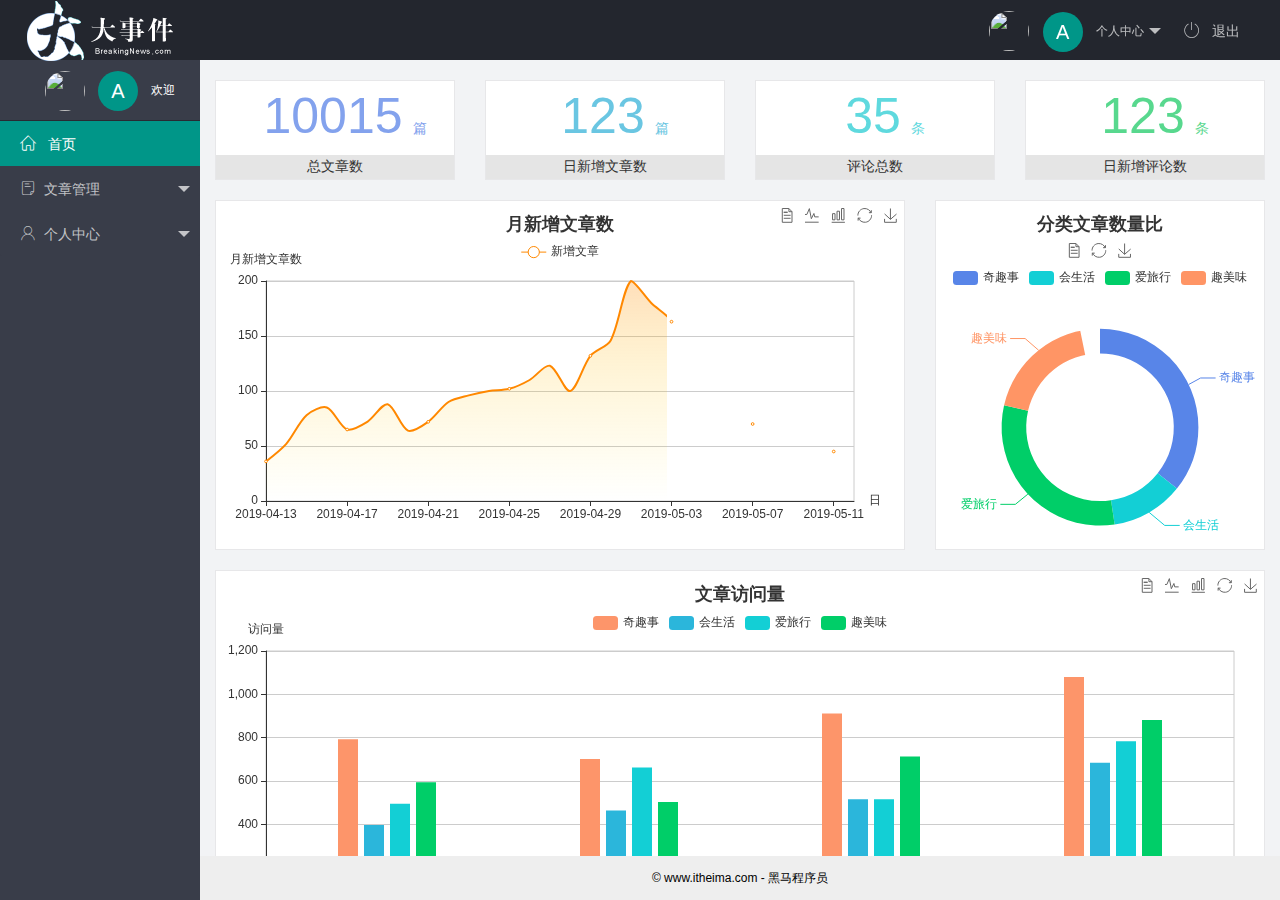
==== commit 6e2b4a14: "完成个人中心功能的开发" ====
--- a/index.html
+++ b/index.html
@@ -27,9 +27,9 @@
           个人中心
         </a >
         <dl class="layui-nav-child" >
-          <dd ><a href="" >基本资料</a ></dd >
-          <dd ><a href="" >更换头像</a ></dd >
-          <dd ><a href="" >重置密码</a ></dd >
+          <dd ><a href="user/user_info.html" target="fm" >基本资料</a ></dd >
+          <dd ><a href="user/user_avatar.html" target="fm" >更换头像</a ></dd >
+          <dd ><a href="user/user_pwd.html" target="fm" >重置密码</a ></dd >
         </dl >
       </li >
       <li class="layui-nav-item" >
@@ -85,19 +85,19 @@
             <span class="iconfont icon-user" ></span >个人中心</a >
           <dl class="layui-nav-child" >
             <dd >
-              <a href="javascript:;" >
+              <a href="user/user_info.html" target="fm" >
                 <i class="layui-icon layui-icon-app" ></i >
                 基本资料
               </a >
             </dd >
             <dd >
-              <a href="javascript:;" >
+              <a href="user/user_avatar.html" target="fm" >
                 <i class="layui-icon layui-icon-app" ></i >
                 更换头像
               </a >
             </dd >
             <dd >
-              <a href="javascript:;" >
+              <a href="user/user_pwd.html" target="fm" >
                 <i class="layui-icon layui-icon-app" ></i >
                 重置密码
               </a >
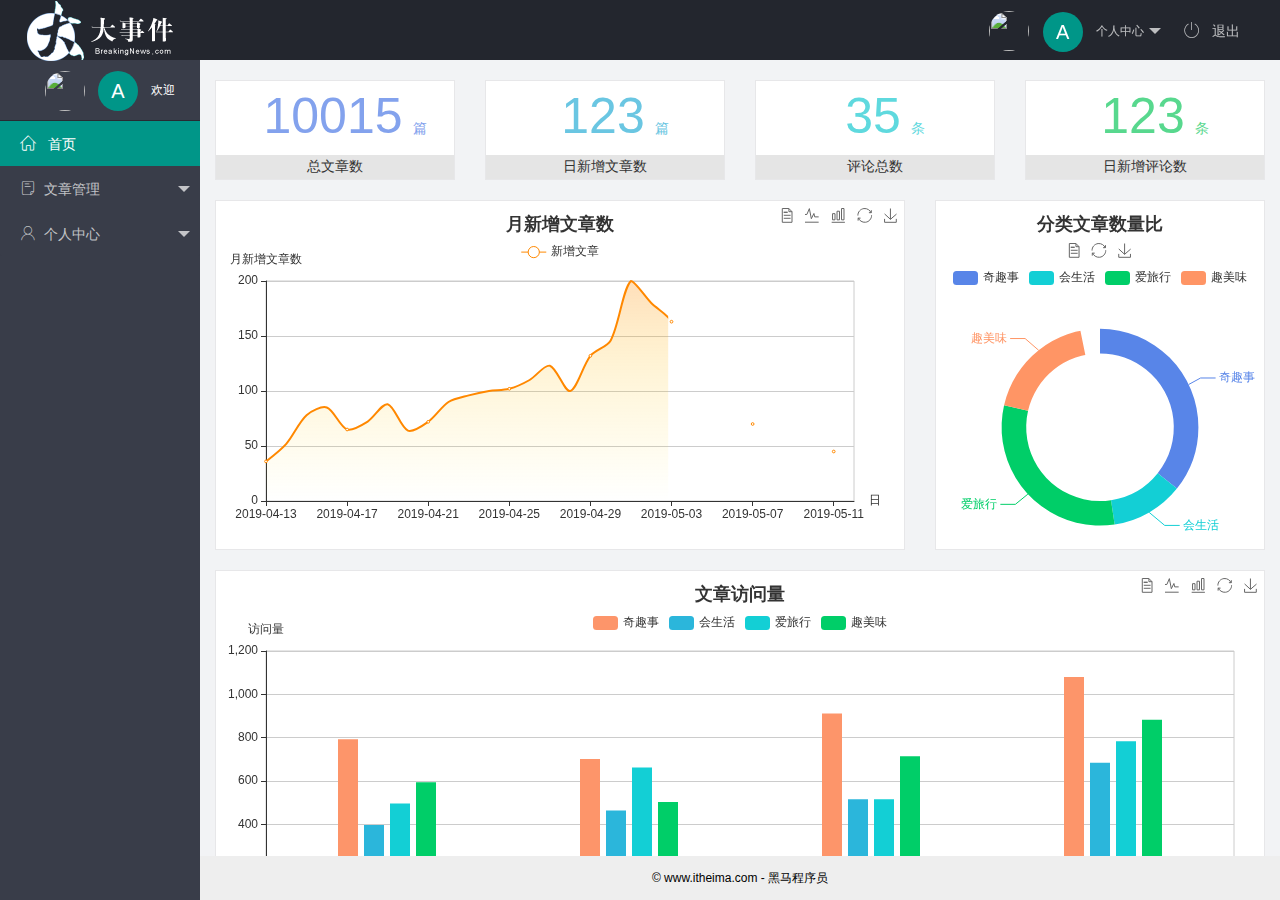
==== commit 5a559ea0: "完成文章管理相关功能的开发" ====
--- a/index.html
+++ b/index.html
@@ -61,19 +61,19 @@
             <span class="iconfont icon-16" ></span >文章管理</a >
           <dl class="layui-nav-child" >
             <dd >
-              <a href="javascript:;" >
+              <a href="article/art_cate.html" target="fm" >
                 <i class="layui-icon layui-icon-app" ></i >
                 文章类别
               </a >
             </dd >
             <dd >
-              <a href="javascript:;" >
+              <a href="article/art_list.html" target="fm" >
                 <i class="layui-icon layui-icon-app" ></i >
                 文章列表
               </a >
             </dd >
             <dd >
-              <a href="javascript:;" >
+              <a href="article/art_pub.html" target="fm" >
                 <i class="layui-icon layui-icon-app" ></i >
                 发表文章
               </a >
